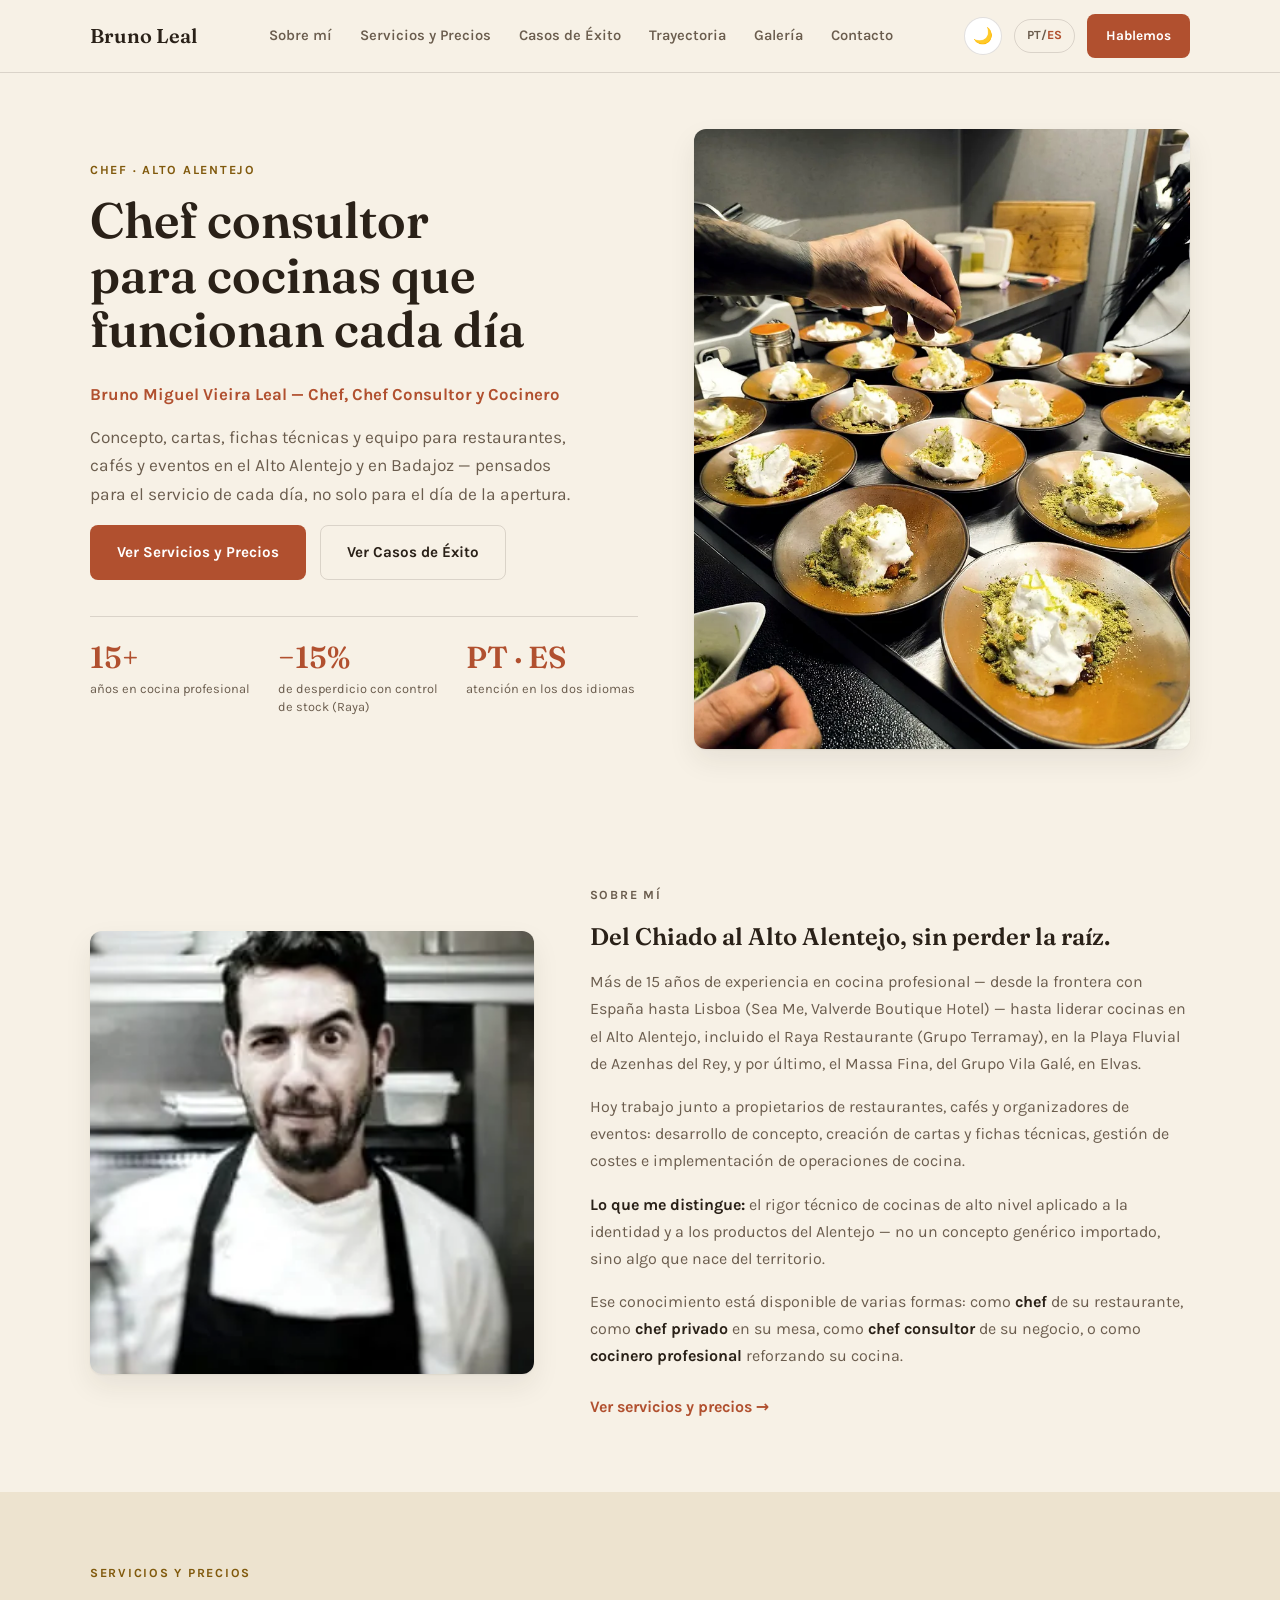
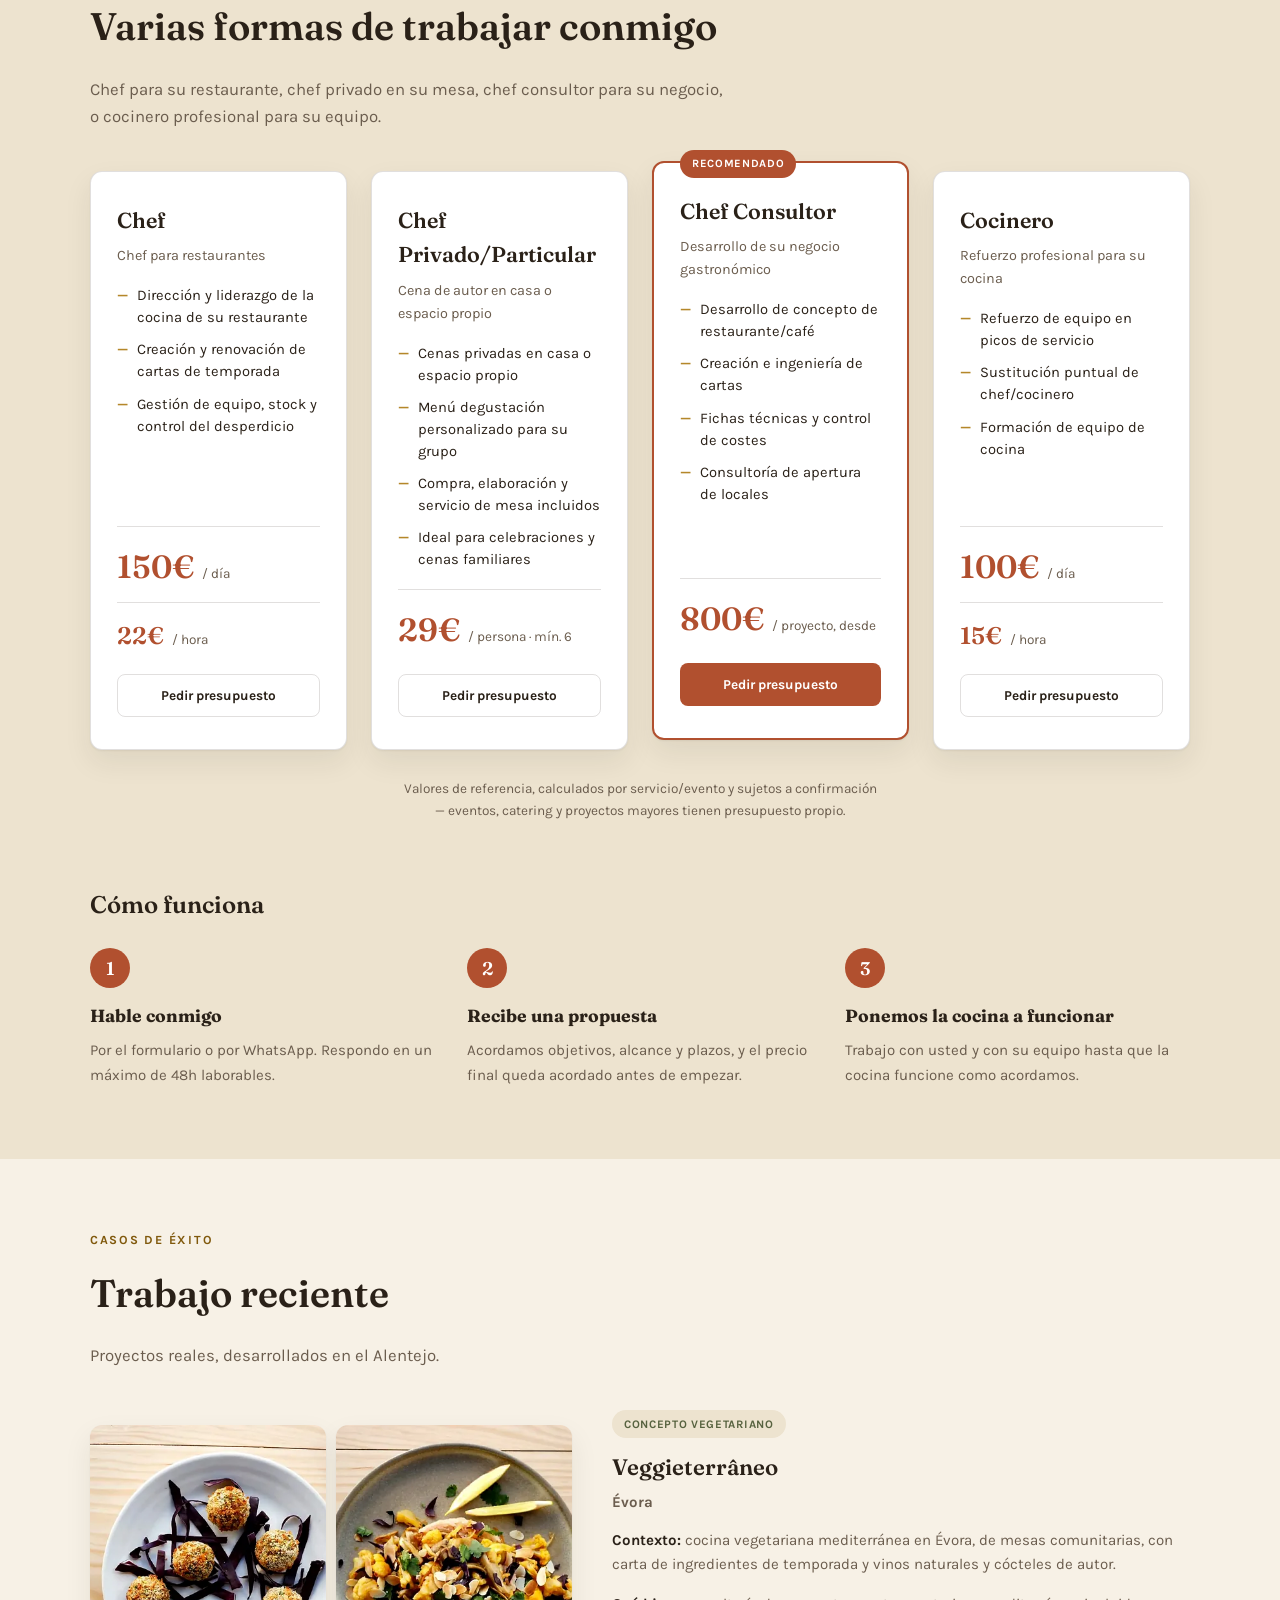
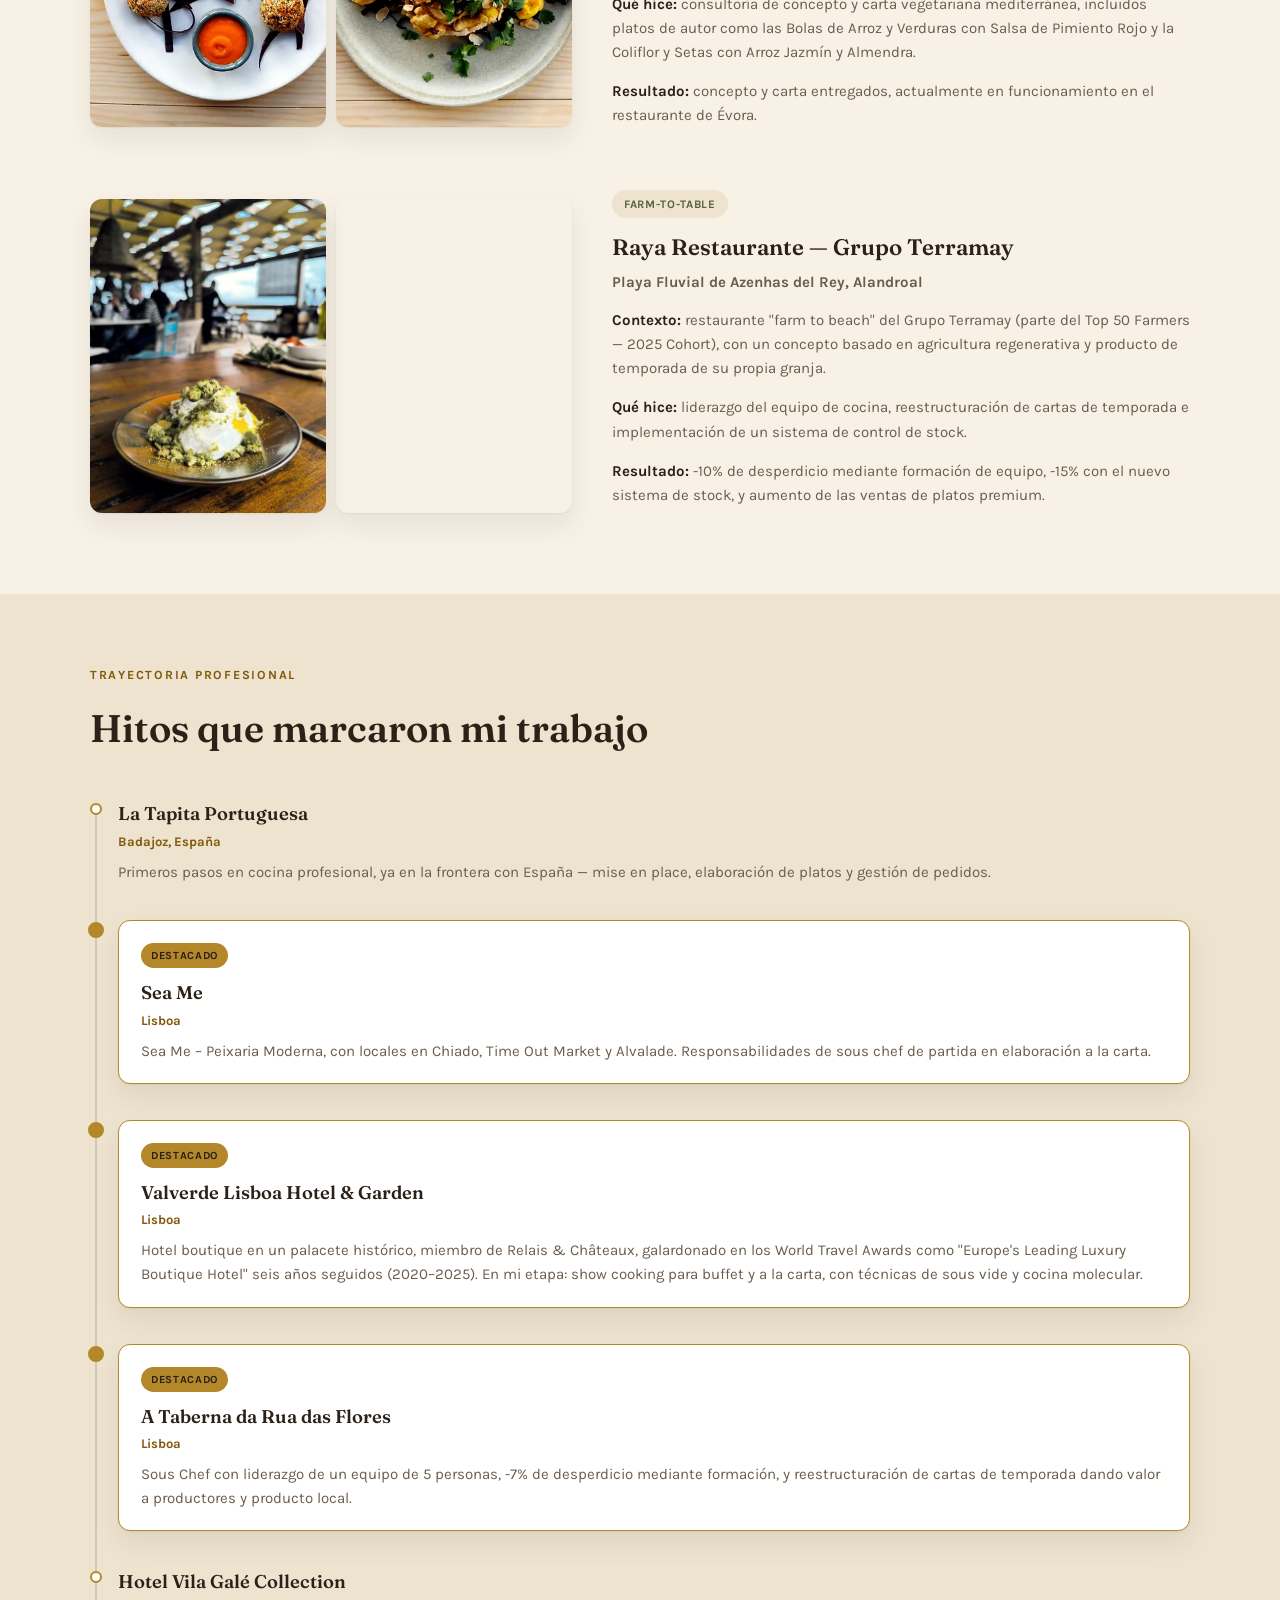
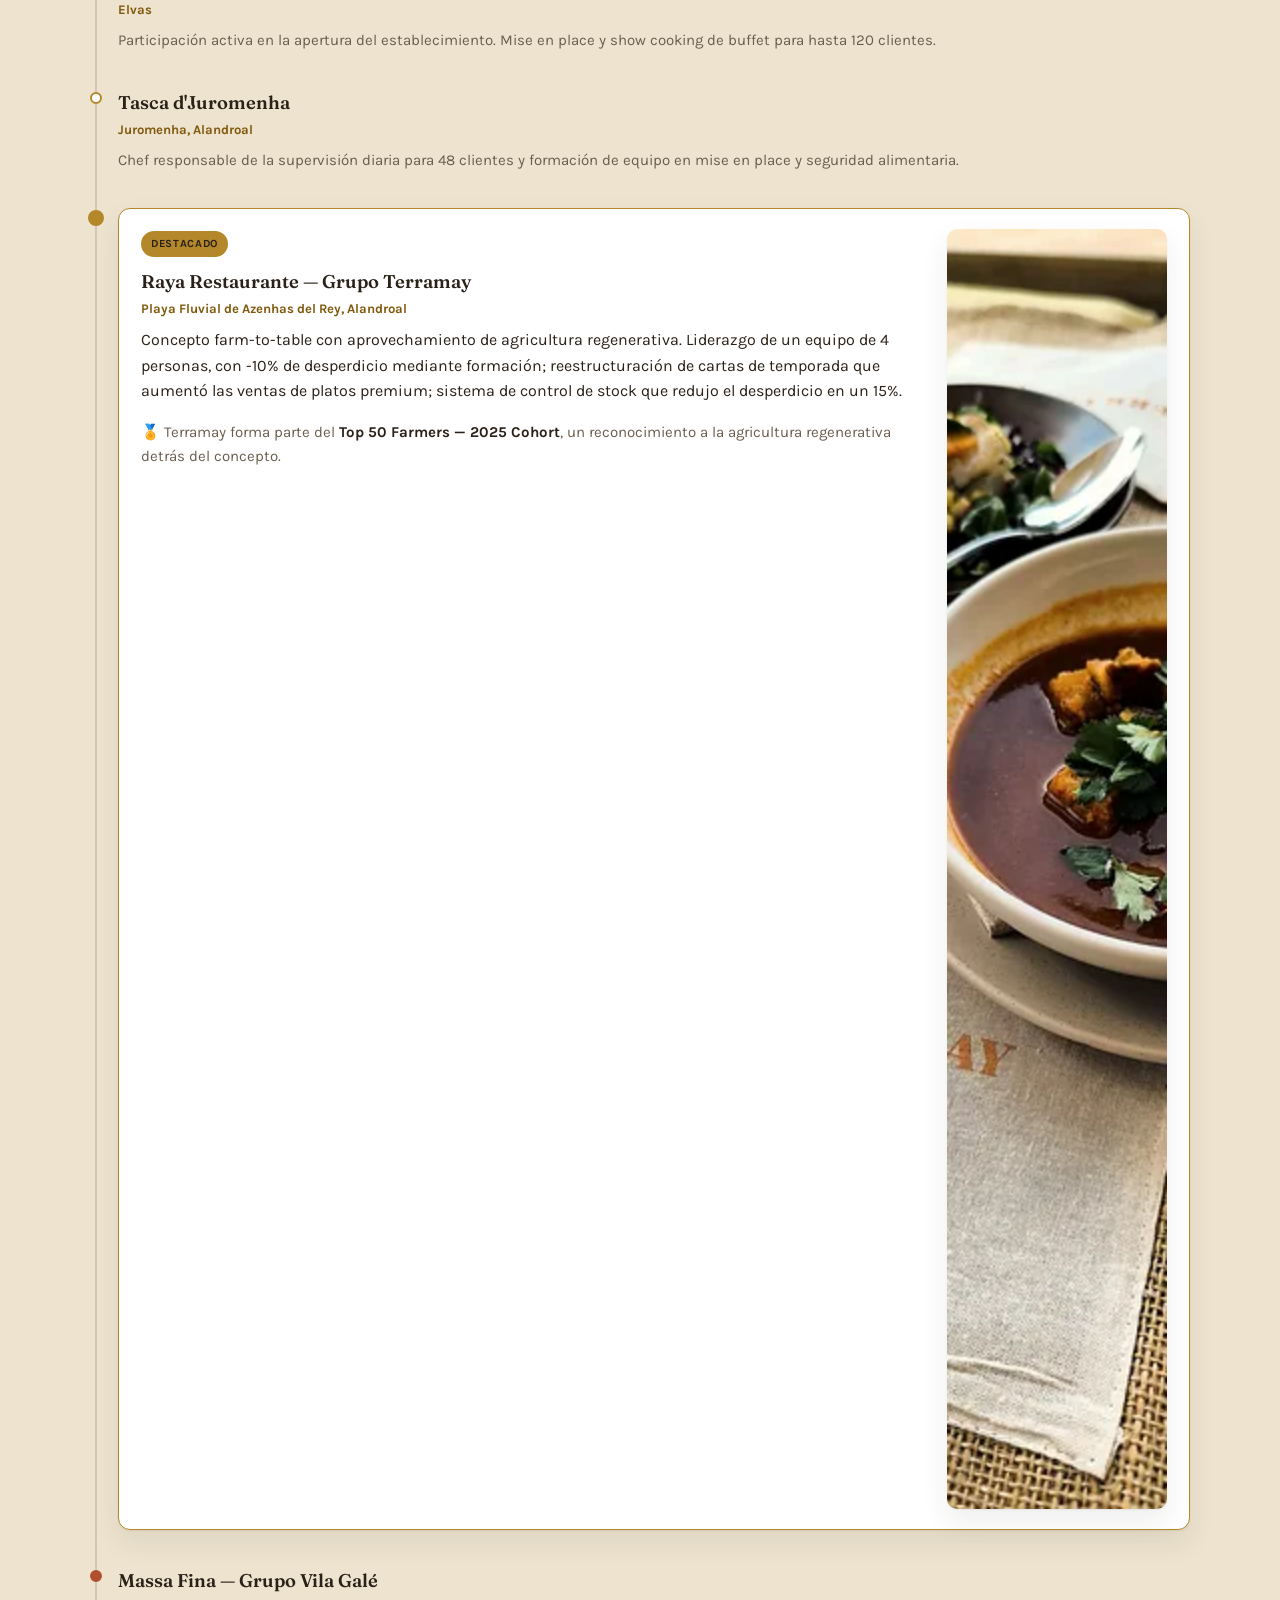
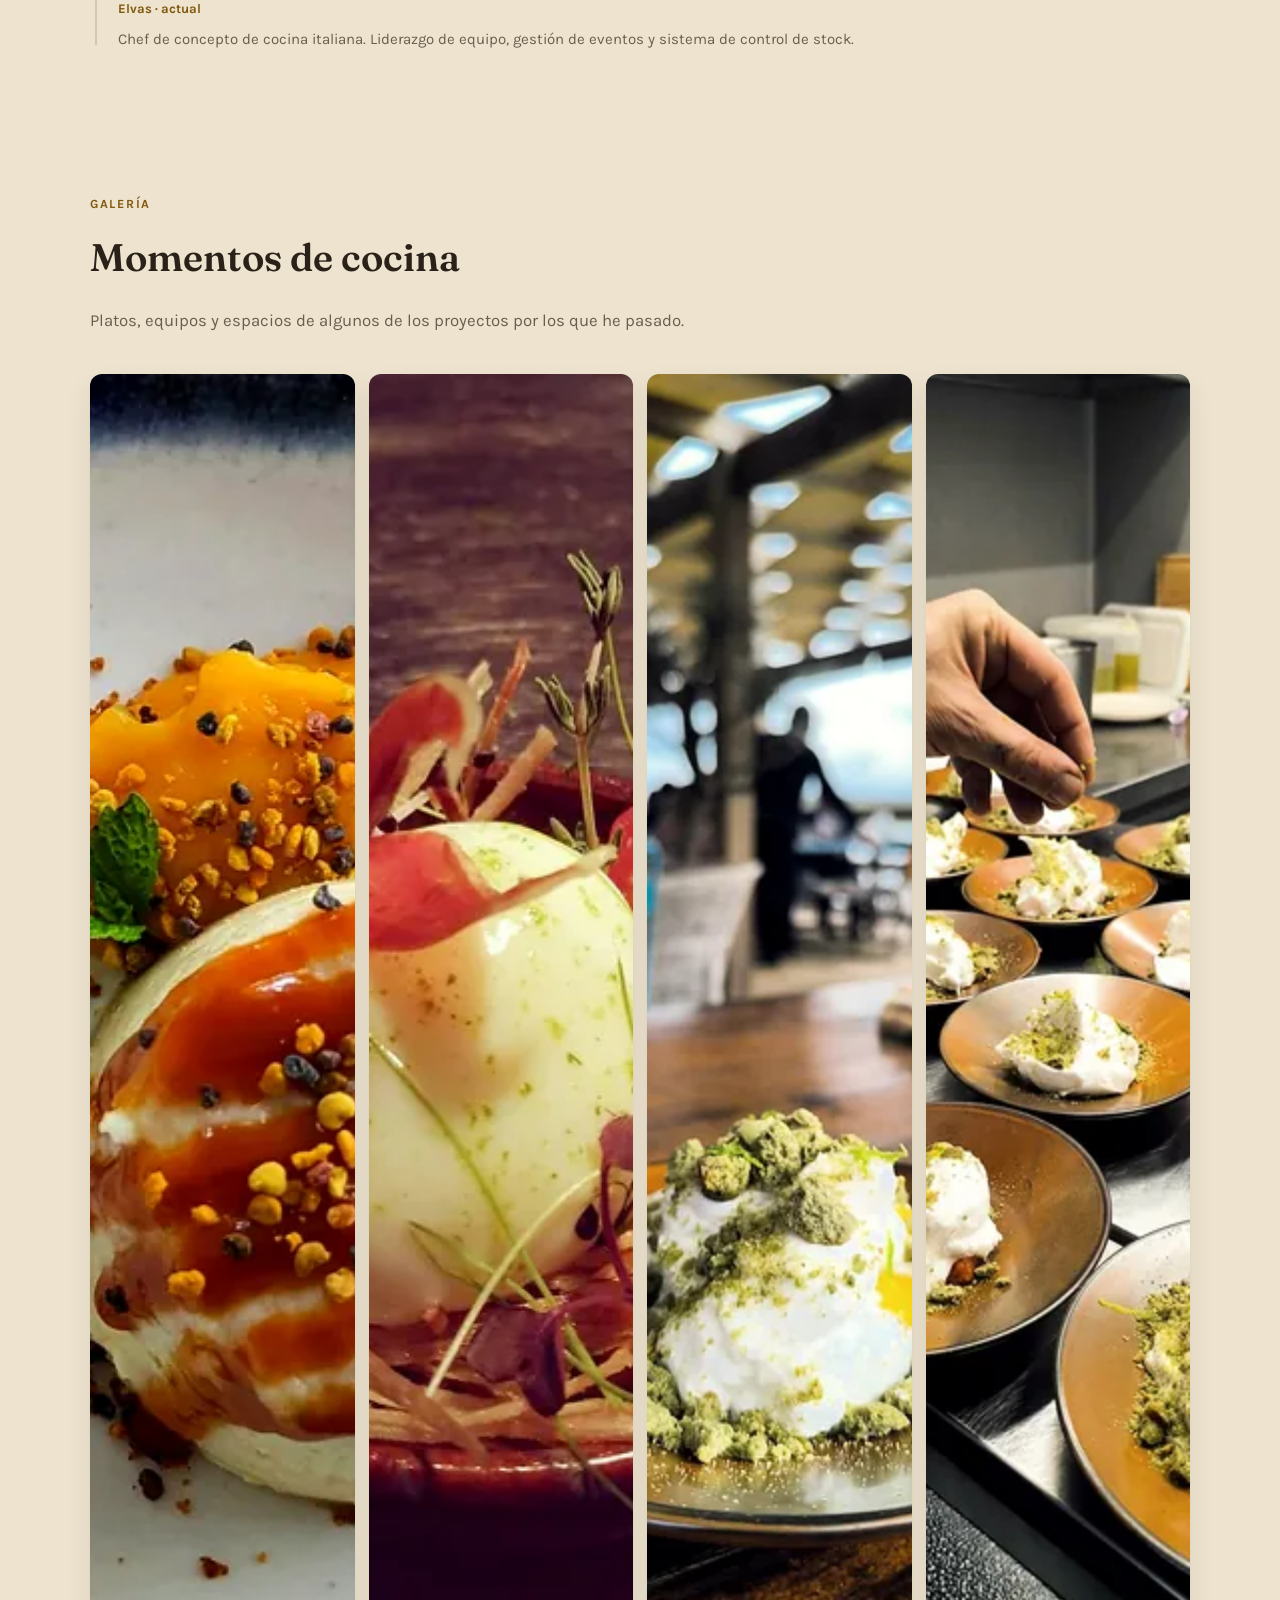
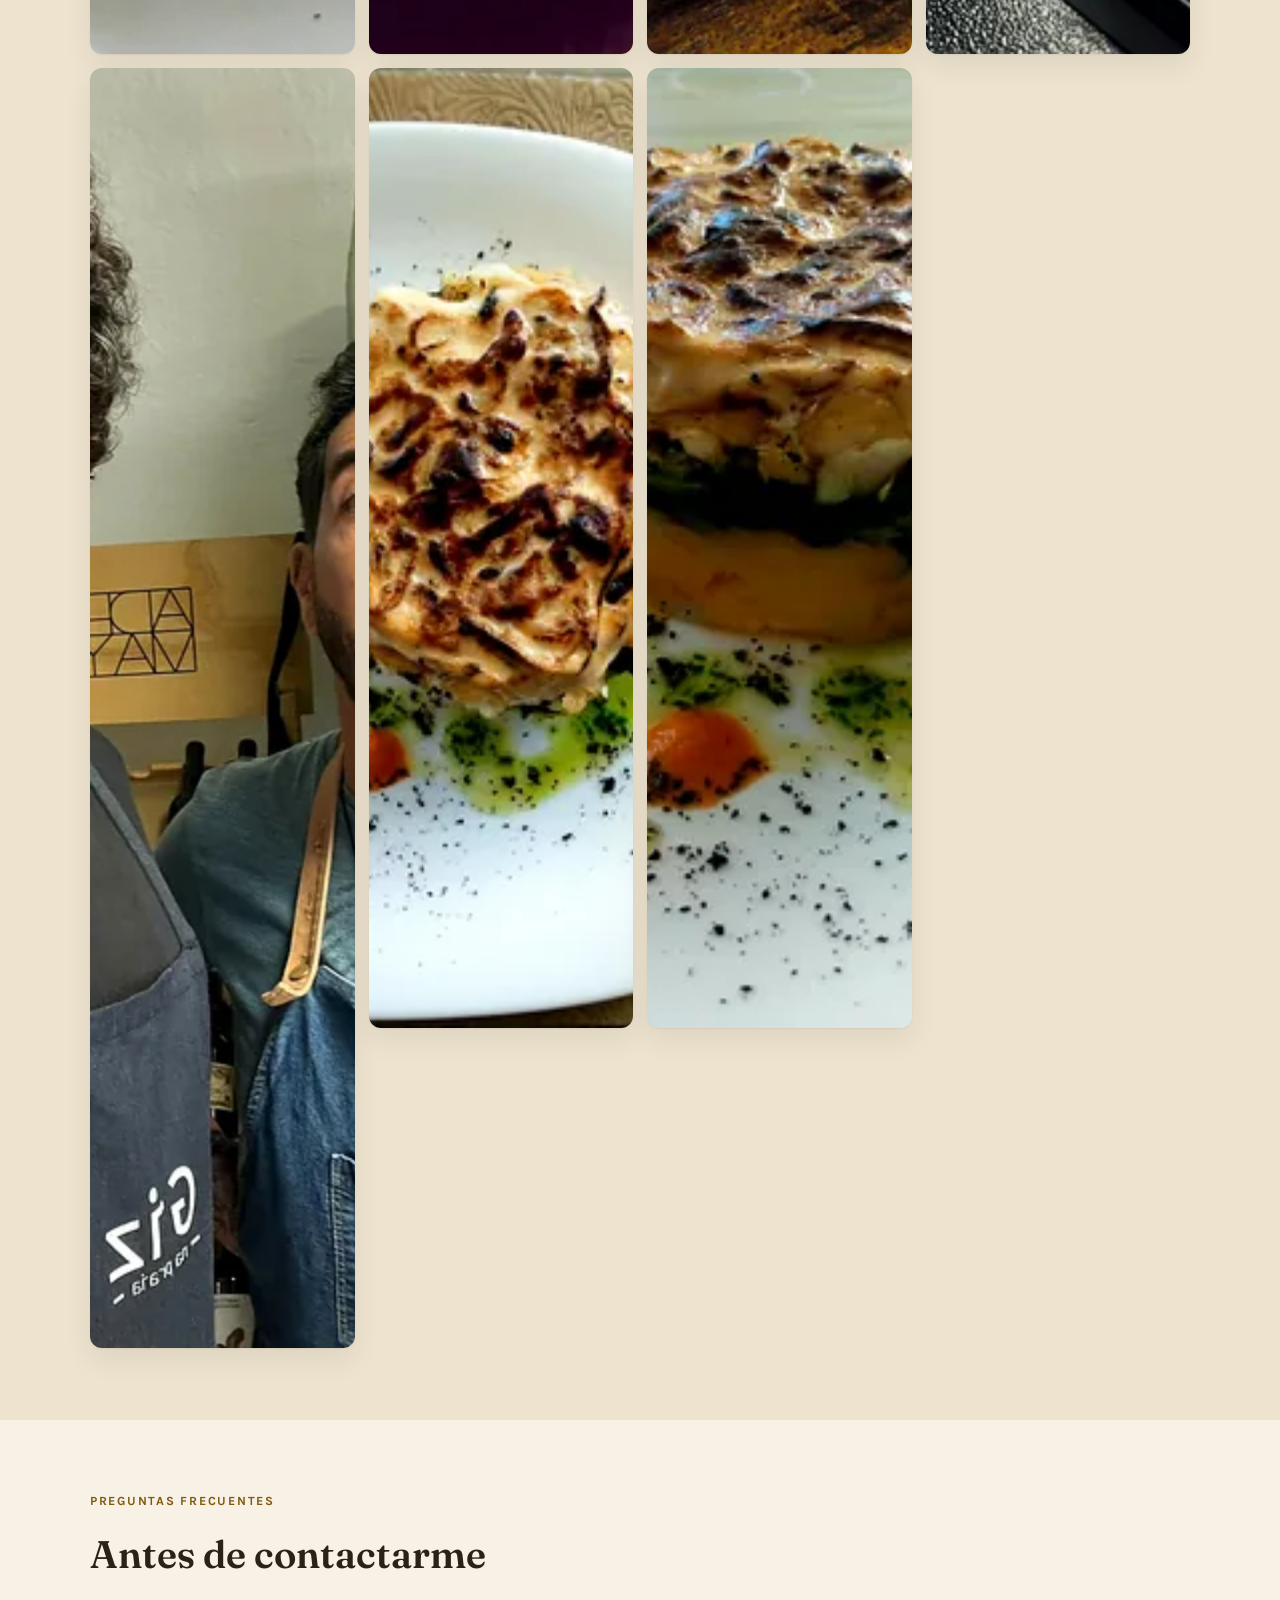
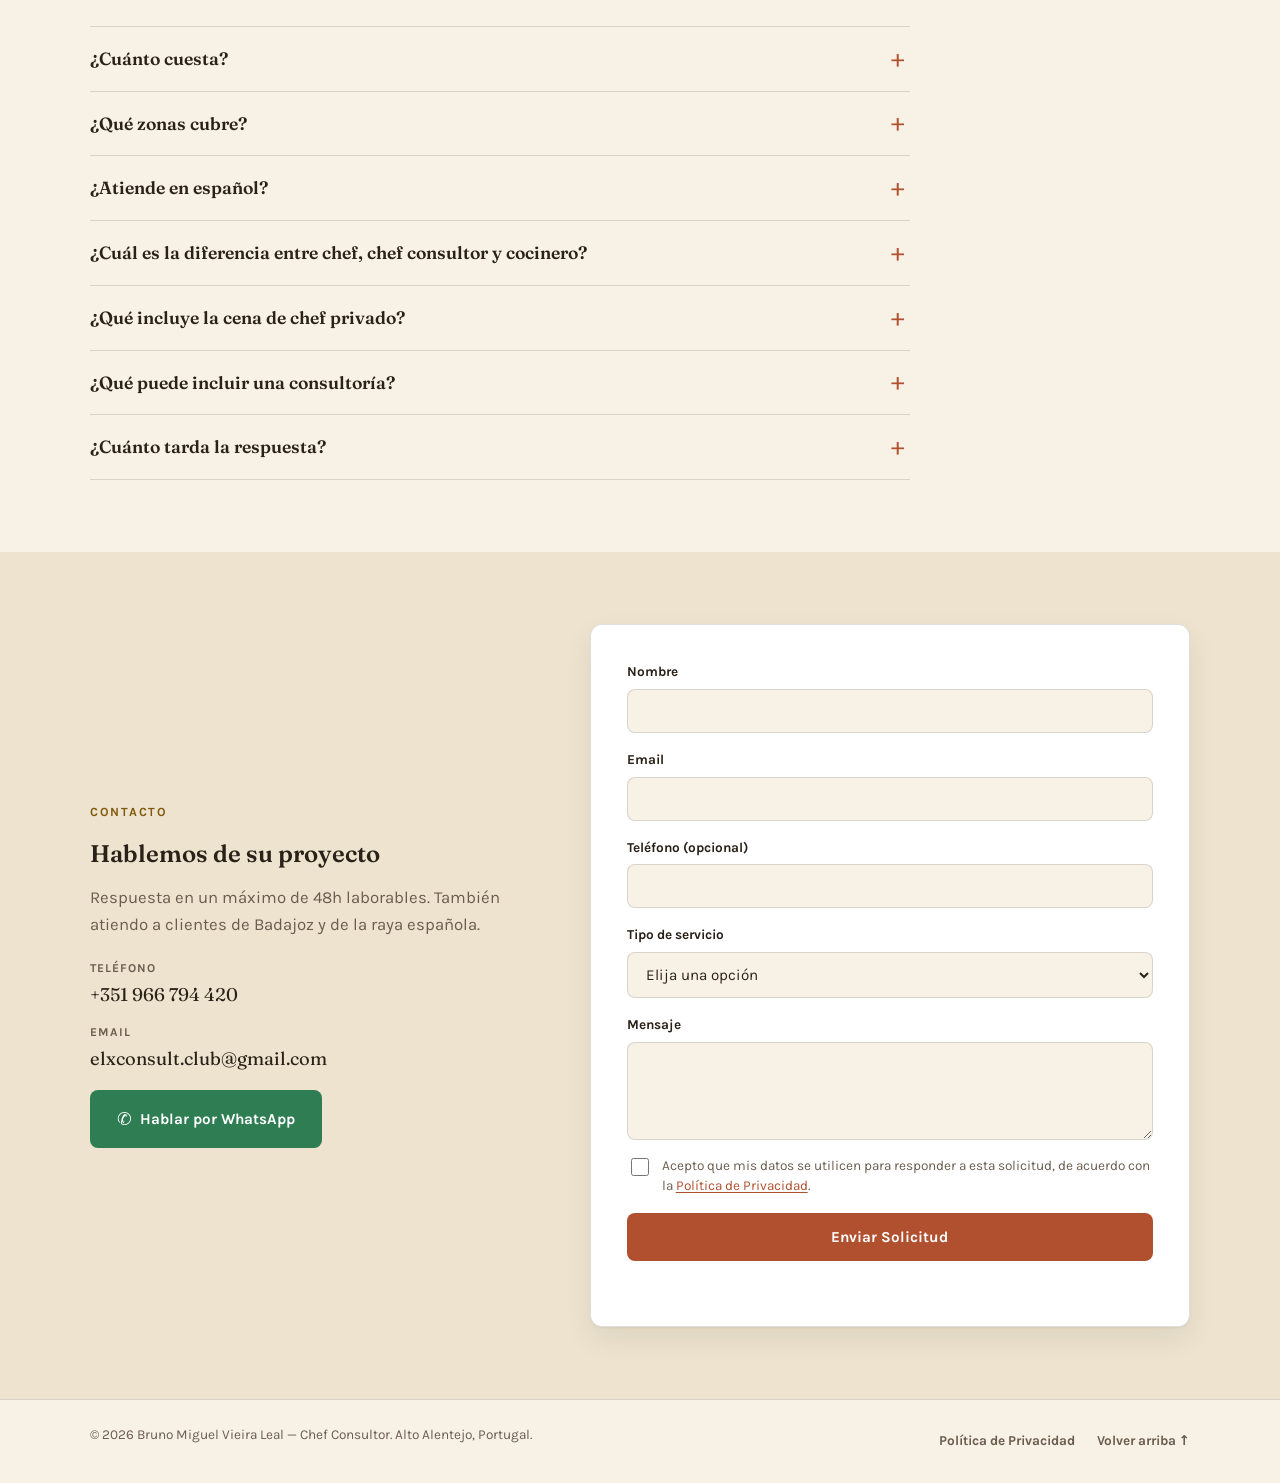
==== es/index.html @ 7b609ccc "Versao espanhola com URL proprio (/es/) e hreflang; imagens em WebP responsivo; contraste do dourado" ====
<!DOCTYPE html>
<html lang="es-ES">
<head>
<meta charset="UTF-8">
<meta name="viewport" content="width=device-width, initial-scale=1.0">
<title>Bruno Leal | Chef Consultor y Chef Privado en Elvas, Campo Maior y Badajoz</title>
<meta name="description" content="Bruno Miguel Vieira Leal, chef consultor con base en Elvas y Campo Maior. Desarrollo de conceptos gastronómicos, ingeniería de cartas, fichas técnicas, consultoría de apertura y chef privado, para restaurantes de Badajoz y del Alto Alentejo.">
<meta name="keywords" content="chef consultor Badajoz, consultor gastronómico Alentejo, chef privado Elvas, consultoría de restaurantes Badajoz, fichas técnicas, ingeniería de carta, chef Campo Maior">
<meta name="author" content="Bruno Miguel Vieira Leal">
<meta name="google-site-verification" content="Ex9h66Yo4GZSCsYgJU4rn1h66MazsxKMy-Zg2jxQGTU" />
<link rel="canonical" href="https://onurblael.github.io/bruno-leal-chef/es/">
<link rel="alternate" hreflang="pt-PT" href="https://onurblael.github.io/bruno-leal-chef/">
<link rel="alternate" hreflang="es" href="https://onurblael.github.io/bruno-leal-chef/es/">
<link rel="alternate" hreflang="x-default" href="https://onurblael.github.io/bruno-leal-chef/">

<!-- Open Graph -->
<meta property="og:type" content="website">
<meta property="og:url" content="https://onurblael.github.io/bruno-leal-chef/es/">
<meta property="og:title" content="Bruno Leal | Chef Consultor en el Alto Alentejo">
<meta property="og:description" content="Desarrollo de conceptos gastronómicos, cartas y fichas técnicas para restaurantes, cafés y eventos entre Elvas, Campo Maior y la frontera con Badajoz.">
<meta property="og:image" content="https://onurblael.github.io/bruno-leal-chef/images/og-cover.jpg">
<meta property="og:image:width" content="1200">
<meta property="og:image:height" content="630">
<meta property="og:image:alt" content="Bruno Leal, chef consultor en el Alto Alentejo, y un plato de coliflor y setas">
<meta name="twitter:card" content="summary_large_image">
<meta property="og:locale" content="es_ES">
<meta property="og:locale:alternate" content="pt_PT">

<link rel="icon" href="data:image/svg+xml,<svg xmlns=%22http://www.w3.org/2000/svg%22 viewBox=%220 0 100 100%22><text y=%22.9em%22 font-size=%2290%22>🫒</text></svg>">

<link rel="preload" href="../fonts/fraunces-latin.woff2" as="font" type="font/woff2" crossorigin>
<link rel="preload" href="../fonts/karla-latin.woff2" as="font" type="font/woff2" crossorigin>

<link rel="stylesheet" href="../css/style.css?v=13">

<script type="application/ld+json">
{
  "@context": "https://schema.org",
  "@type": "ProfessionalService",
  "@id": "https://onurblael.github.io/bruno-leal-chef/es/#negocio",
  "name": "Bruno Leal — Chef Consultor",
  "url": "https://onurblael.github.io/bruno-leal-chef/es/",
  "image": "https://onurblael.github.io/bruno-leal-chef/images/og-cover.jpg",
  "description": "Chef consultor en el Alto Alentejo: desarrollo de conceptos de restaurante, ingeniería de cartas, fichas técnicas, consultoría de apertura, chef privado y refuerzo de cocina.",
  "telephone": "+351966794420",
  "email": "elxconsult.club@gmail.com",
  "founder": {
    "@type": "Person",
    "name": "Bruno Miguel Vieira Leal",
    "jobTitle": "Chef Consultor"
  },
  "address": {
    "@type": "PostalAddress",
    "addressLocality": "Elvas",
    "addressRegion": "Portalegre",
    "addressCountry": "PT"
  },
  "areaServed": [
    {
      "@type": "City",
      "name": "Elvas"
    },
    {
      "@type": "City",
      "name": "Campo Maior"
    },
    {
      "@type": "AdministrativeArea",
      "name": "Alto Alentejo"
    },
    {
      "@type": "City",
      "name": "Badajoz"
    }
  ],
  "priceRange": "€€",
  "hasOfferCatalog": {
    "@type": "OfferCatalog",
    "name": "Servicios",
    "itemListElement": [
      {
        "@type": "Offer",
        "itemOffered": {
          "@type": "Service",
          "name": "Chef para restaurantes",
          "description": "Dirección y liderazgo de la cocina, cartas de temporada, gestión de equipo, stock y control del desperdicio."
        }
      },
      {
        "@type": "Offer",
        "itemOffered": {
          "@type": "Service",
          "name": "Chef privado / particular",
          "description": "Cenas privadas en casa o espacio propio, con menú degustación personalizado, compra, elaboración y servicio de mesa."
        }
      },
      {
        "@type": "Offer",
        "itemOffered": {
          "@type": "Service",
          "name": "Chef consultor",
          "description": "Desarrollo de concepto, ingeniería de cartas, fichas técnicas, control de costes y consultoría de apertura de locales."
        }
      },
      {
        "@type": "Offer",
        "itemOffered": {
          "@type": "Service",
          "name": "Cocinero",
          "description": "Refuerzo de equipo en picos de servicio, sustituciones puntuales y formación del equipo de cocina."
        }
      }
    ]
  }
}
</script>
</head>
<body>

<a class="skip-link" href="#contacto" data-i18n="skip">Ir a contacto</a>

<header class="site-header" id="topo">
  <div class="container header-inner">
    <a href="#topo" class="brand">Bruno Leal</a>

    <nav class="main-nav" id="main-nav">
      <a href="#sobre" data-i18n="nav.sobre">Sobre mí</a>
      <a href="#servicos" data-i18n="nav.servicos">Servicios y Precios</a>
      <a href="#casos" data-i18n="nav.casos">Casos de Éxito</a>
      <a href="#percurso" data-i18n="nav.percurso">Trayectoria</a>
      <a href="#galeria" data-i18n="nav.galeria">Galería</a>
      <a href="#contacto" data-i18n="nav.contacto">Contacto</a>
    </nav>

    <div class="header-actions">
      <button class="theme-toggle" id="theme-toggle" type="button" aria-label="Alternar entre modo claro y oscuro">🌙</button>
      <a class="lang-toggle" id="lang-toggle" href="../" hreflang="pt-PT" lang="pt" aria-label="Ver el sitio en portugués">
        <span class="lang-opt" data-lang="pt">PT</span>/<span class="lang-opt is-active" data-lang="es">ES</span>
      </a>
      <a href="#contacto" class="btn btn-primary btn-small" data-i18n="nav.cta">Hablemos</a>
      <button class="nav-toggle" id="nav-toggle" aria-label="Abrir menú" aria-expanded="false">
        <span></span><span></span><span></span>
      </button>
    </div>
  </div>
</header>

<main>

  <!-- HERO -->
  <section class="hero" id="hero">
    <div class="container hero-grid">
      <div class="hero-copy">
        <p class="eyebrow" data-i18n="hero.eyebrow">Chef · Alto Alentejo</p>
        <h1 data-i18n="hero.title">Chef consultor para cocinas que funcionan cada día</h1>
        <p class="hero-role" data-i18n="hero.role">Bruno Miguel Vieira Leal — Chef, Chef Consultor y Cocinero</p>
        <p class="hero-tagline" data-i18n="hero.tagline">Concepto, cartas, fichas técnicas y equipo para restaurantes, cafés y eventos en el Alto Alentejo y en Badajoz — pensados para el servicio de cada día, no solo para el día de la apertura.</p>
        <div class="hero-actions">
          <a href="#servicos" class="btn btn-primary" data-i18n="hero.ctaPrimary">Ver Servicios y Precios</a>
          <a href="#casos" class="btn btn-secondary" data-i18n="hero.ctaSecondary">Ver Casos de Éxito</a>
        </div>
        <dl class="hero-stats">
          <div>
            <dt>15+</dt>
            <dd data-i18n="hero.stat1">años en cocina profesional</dd>
          </div>
          <div>
            <dt>−15%</dt>
            <dd data-i18n="hero.stat2">de desperdicio con control de stock (Raya)</dd>
          </div>
          <div>
            <dt>PT · ES</dt>
            <dd data-i18n="hero.stat3">atención en los dos idiomas</dd>
          </div>
        </dl>
      </div>
      <div class="hero-media">
        <img class="photo-hero" fetchpriority="high" src="../images/raya-sobremesas-emplatamento.webp" srcset="../images/raya-sobremesas-emplatamento-480.webp 480w, ../images/raya-sobremesas-emplatamento-800.webp 800w, ../images/raya-sobremesas-emplatamento.webp 960w" sizes="(max-width: 899px) 90vw, 520px" width="960" height="1280" alt="Chef terminando postres en serie en la cocina del Raya Restaurante">
      </div>
    </div>
  </section>

  <!-- SOBRE -->
  <section class="section" id="sobre">
    <div class="container section-grid">
      <div class="section-media">
        <img loading="lazy" decoding="async" class="photo-square" src="../images/sobre-retrato-chef.webp" width="303" height="565" alt="Retrato de Bruno Leal, chef consultor">
      </div>
      <div class="section-copy">
        <p class="eyebrow" data-i18n="sobre.eyebrow">Sobre mí</p>
        <h2 data-i18n="sobre.title">Del Chiado al Alto Alentejo, sin perder la raíz.</h2>
        <p data-i18n="sobre.p1">Más de 15 años de experiencia en cocina profesional — desde la frontera con España hasta Lisboa (Sea Me, Valverde Boutique Hotel) — hasta liderar cocinas en el Alto Alentejo, incluido el Raya Restaurante (Grupo Terramay), en la Playa Fluvial de Azenhas del Rey, y por último, el Massa Fina, del Grupo Vila Galé, en Elvas.</p>
        <p data-i18n="sobre.p2">Hoy trabajo junto a propietarios de restaurantes, cafés y organizadores de eventos: desarrollo de concepto, creación de cartas y fichas técnicas, gestión de costes e implementación de operaciones de cocina.</p>
        <p data-i18n="sobre.p3"><strong>Lo que me distingue:</strong> el rigor técnico de cocinas de alto nivel aplicado a la identidad y a los productos del Alentejo — no un concepto genérico importado, sino algo que nace del territorio.</p>
        <p data-i18n="sobre.p4">Ese conocimiento está disponible de varias formas: como <strong>chef</strong> de su restaurante, como <strong>chef privado</strong> en su mesa, como <strong>chef consultor</strong> de su negocio, o como <strong>cocinero profesional</strong> reforzando su cocina.</p>
        <a href="#servicos" class="link-arrow" data-i18n="sobre.cta">Ver servicios y precios →</a>
      </div>
    </div>
  </section>

  <!-- SERVIÇOS & PREÇOS -->
  <section class="section section-alt" id="servicos">
    <div class="container">
      <div class="section-head">
        <p class="eyebrow" data-i18n="servicos.eyebrow">Servicios y Precios</p>
        <h2 data-i18n="servicos.title">Varias formas de trabajar conmigo</h2>
        <p class="section-lead" data-i18n="servicos.lead">Chef para su restaurante, chef privado en su mesa, chef consultor para su negocio, o cocinero profesional para su equipo.</p>
      </div>

      <div class="pricing-grid">

        <article class="price-card">
          <div class="price-card-head">
            <h3 data-i18n="servicos.chef.title">Chef</h3>
            <p class="price-card-sub" data-i18n="servicos.chef.sub">Chef para restaurantes</p>
          </div>
          <ul class="price-card-list">
            <li data-i18n="servicos.chef.i1">Dirección y liderazgo de la cocina de su restaurante</li>
            <li data-i18n="servicos.chef.i2">Creación y renovación de cartas de temporada</li>
            <li data-i18n="servicos.chef.i3">Gestión de equipo, stock y control del desperdicio</li>
          </ul>
          <div class="price-options">
            <div class="price-tag">
              <span class="price-value" data-i18n="servicos.chef.priceDia">150€</span>
              <span class="price-unit" data-i18n="servicos.chef.unitDia">/ día</span>
            </div>
            <div class="price-tag price-tag-alt">
              <span class="price-value" data-i18n="servicos.chef.priceHora">22€</span>
              <span class="price-unit" data-i18n="servicos.chef.unitHora">/ hora</span>
            </div>
          </div>
          <a href="#contacto" data-service="Chef - Restaurante" class="btn btn-secondary btn-small" data-i18n="servicos.ctaBtn">Pedir presupuesto</a>
        </article>

        <article class="price-card">
          <div class="price-card-head">
            <h3 data-i18n="servicos.privado.title">Chef Privado/Particular</h3>
            <p class="price-card-sub" data-i18n="servicos.privado.sub">Cena de autor en casa o espacio propio</p>
          </div>
          <ul class="price-card-list">
            <li data-i18n="servicos.privado.i1">Cenas privadas en casa o espacio propio</li>
            <li data-i18n="servicos.privado.i2">Menú degustación personalizado para su grupo</li>
            <li data-i18n="servicos.privado.i3">Compra, elaboración y servicio de mesa incluidos</li>
            <li data-i18n="servicos.privado.i4">Ideal para celebraciones y cenas familiares</li>
          </ul>
          <div class="price-tag">
            <span class="price-value" data-i18n="servicos.privado.price">29€</span>
            <span class="price-unit" data-i18n="servicos.privado.unit">/ persona · mín. 6</span>
          </div>
          <a href="#contacto" data-service="Chef Privado - Jantar" class="btn btn-secondary btn-small" data-i18n="servicos.ctaBtn">Pedir presupuesto</a>
        </article>

        <article class="price-card price-card-featured">
          <div class="price-card-badge" data-i18n="servicos.destaque">Recomendado</div>
          <div class="price-card-head">
            <h3 data-i18n="servicos.consultor.title">Chef Consultor</h3>
            <p class="price-card-sub" data-i18n="servicos.consultor.sub">Desarrollo de su negocio gastronómico</p>
          </div>
          <ul class="price-card-list">
            <li data-i18n="servicos.consultor.i1">Desarrollo de concepto de restaurante/café</li>
            <li data-i18n="servicos.consultor.i2">Creación e ingeniería de cartas</li>
            <li data-i18n="servicos.consultor.i3">Fichas técnicas y control de costes</li>
            <li data-i18n="servicos.consultor.i4">Consultoría de apertura de locales</li>
          </ul>
          <div class="price-tag">
            <span class="price-value" data-i18n="servicos.consultor.price">800€</span>
            <span class="price-unit" data-i18n="servicos.consultor.unit">/ proyecto, desde</span>
          </div>
          <a href="#contacto" data-service="Chef Consultor" class="btn btn-primary btn-small" data-i18n="servicos.ctaBtn">Pedir presupuesto</a>
        </article>

        <article class="price-card">
          <div class="price-card-head">
            <h3 data-i18n="servicos.cozinheiro.title">Cocinero</h3>
            <p class="price-card-sub" data-i18n="servicos.cozinheiro.sub">Refuerzo profesional para su cocina</p>
          </div>
          <ul class="price-card-list">
            <li data-i18n="servicos.cozinheiro.i1">Refuerzo de equipo en picos de servicio</li>
            <li data-i18n="servicos.cozinheiro.i2">Sustitución puntual de chef/cocinero</li>
            <li data-i18n="servicos.cozinheiro.i3">Formación de equipo de cocina</li>
          </ul>
          <div class="price-options">
            <div class="price-tag">
              <span class="price-value" data-i18n="servicos.cozinheiro.priceDia">100€</span>
              <span class="price-unit" data-i18n="servicos.cozinheiro.unitDia">/ día</span>
            </div>
            <div class="price-tag price-tag-alt">
              <span class="price-value" data-i18n="servicos.cozinheiro.priceHora">15€</span>
              <span class="price-unit" data-i18n="servicos.cozinheiro.unitHora">/ hora</span>
            </div>
          </div>
          <a href="#contacto" data-service="Cozinheiro" class="btn btn-secondary btn-small" data-i18n="servicos.ctaBtn">Pedir presupuesto</a>
        </article>

      </div>

      <p class="pricing-note" data-i18n="servicos.nota">Valores de referencia, calculados por servicio/evento y sujetos a confirmación — eventos, catering y proyectos mayores tienen presupuesto propio.</p>

      <div class="how">
        <h3 data-i18n="como.title">Cómo funciona</h3>
        <ol class="steps">
          <li>
            <span class="step-n" aria-hidden="true">1</span>
            <h4 data-i18n="como.s1.t">Hable conmigo</h4>
            <p data-i18n="como.s1.d">Por el formulario o por WhatsApp. Respondo en un máximo de 48h laborables.</p>
          </li>
          <li>
            <span class="step-n" aria-hidden="true">2</span>
            <h4 data-i18n="como.s2.t">Recibe una propuesta</h4>
            <p data-i18n="como.s2.d">Acordamos objetivos, alcance y plazos, y el precio final queda acordado antes de empezar.</p>
          </li>
          <li>
            <span class="step-n" aria-hidden="true">3</span>
            <h4 data-i18n="como.s3.t">Ponemos la cocina a funcionar</h4>
            <p data-i18n="como.s3.d">Trabajo con usted y con su equipo hasta que la cocina funcione como acordamos.</p>
          </li>
        </ol>
      </div>
    </div>
  </section>

  <!-- CASOS DE ESTUDO -->
  <section class="section" id="casos">
    <div class="container">
      <div class="section-head">
        <p class="eyebrow" data-i18n="casos.eyebrow">Casos de Éxito</p>
        <h2 data-i18n="casos.title">Trabajo reciente</h2>
        <p class="section-lead" data-i18n="casos.lead">Proyectos reales, desarrollados en el Alentejo.</p>
      </div>

      <div class="cases-list">

        <article class="case-card">
          <div class="case-photo-duo">
            <img loading="lazy" decoding="async" src="../images/veggieterraneo-bolas-arroz.webp" srcset="../images/veggieterraneo-bolas-arroz-480.webp 480w, ../images/veggieterraneo-bolas-arroz-800.webp 800w, ../images/veggieterraneo-bolas-arroz.webp 1080w" sizes="(max-width: 799px) 46vw, 240px" width="1080" height="1046" alt="Bolas de Arroz y Verduras con Salsa de Pimiento Rojo, Veggieterrâneo">
            <img loading="lazy" decoding="async" src="../images/veggieterraneo-couve-flor.webp" srcset="../images/veggieterraneo-couve-flor-480.webp 480w, ../images/veggieterraneo-couve-flor-800.webp 800w, ../images/veggieterraneo-couve-flor.webp 1080w" sizes="(max-width: 799px) 46vw, 240px" width="1080" height="1072" alt="Coliflor y Setas con Arroz Jazmín y Almendra, Veggieterrâneo">
          </div>
          <div class="case-body">
            <span class="case-tag" data-i18n="casos.c1.tag">Concepto Vegetariano</span>
            <h3 data-i18n="casos.c1.title">Veggieterrâneo</h3>
            <p class="case-place" data-i18n="casos.c1.place">Évora</p>
            <p><strong data-i18n="casos.contexto">Contexto:</strong> <span data-i18n="casos.c1.contexto">cocina vegetariana mediterránea en Évora, de mesas comunitarias, con carta de ingredientes de temporada y vinos naturales y cócteles de autor.</span></p>
            <p><strong data-i18n="casos.oque">Qué hice:</strong> <span data-i18n="casos.c1.oque">consultoría de concepto y carta vegetariana mediterránea, incluidos platos de autor como las Bolas de Arroz y Verduras con Salsa de Pimiento Rojo y la Coliflor y Setas con Arroz Jazmín y Almendra.</span></p>
            <p><strong data-i18n="casos.resultado">Resultado:</strong> <span data-i18n="casos.c1.resultado">concepto y carta entregados, actualmente en funcionamiento en el restaurante de Évora.</span></p>
          </div>
        </article>

        <article class="case-card reverse">
          <div class="case-photo-duo">
            <img loading="lazy" decoding="async" src="../images/raya-esplanada-sobremesa.webp" srcset="../images/raya-esplanada-sobremesa-480.webp 480w, ../images/raya-esplanada-sobremesa-800.webp 800w, ../images/raya-esplanada-sobremesa.webp 960w" sizes="(max-width: 799px) 46vw, 240px" width="960" height="1280" alt="Terraza del Raya Restaurante, Playa Fluvial de Azenhas del Rey">
            <img loading="lazy" decoding="async" src="../images/raya-sobremesas-emplatamento.webp" srcset="../images/raya-sobremesas-emplatamento-480.webp 480w, ../images/raya-sobremesas-emplatamento-800.webp 800w, ../images/raya-sobremesas-emplatamento.webp 960w" sizes="(max-width: 799px) 46vw, 240px" width="960" height="1280" alt="Emplatado en serie en el Raya Restaurante">
          </div>
          <div class="case-body">
            <span class="case-tag" data-i18n="casos.c2.tag">Farm-to-Table</span>
            <h3 data-i18n="casos.c2.title">Raya Restaurante — Grupo Terramay</h3>
            <p class="case-place" data-i18n="casos.c2.place">Playa Fluvial de Azenhas del Rey, Alandroal</p>
            <p><strong data-i18n="casos.contexto">Contexto:</strong> <span data-i18n="casos.c2.contexto">restaurante "farm to beach" del Grupo Terramay (parte del Top 50 Farmers — 2025 Cohort), con un concepto basado en agricultura regenerativa y producto de temporada de su propia granja.</span></p>
            <p><strong data-i18n="casos.oque">Qué hice:</strong> <span data-i18n="casos.c2.oque">liderazgo del equipo de cocina, reestructuración de cartas de temporada e implementación de un sistema de control de stock.</span></p>
            <p><strong data-i18n="casos.resultado">Resultado:</strong> <span data-i18n="casos.c2.resultado">-10% de desperdicio mediante formación de equipo, -15% con el nuevo sistema de stock, y aumento de las ventas de platos premium.</span></p>
          </div>
        </article>

      </div>
    </div>
  </section>

  <!-- PERCURSO -->
  <section class="section section-alt" id="percurso">
    <div class="container">
      <div class="section-head">
        <p class="eyebrow" data-i18n="percurso.eyebrow">Trayectoria Profesional</p>
        <h2 data-i18n="percurso.title">Hitos que marcaron mi trabajo</h2>
      </div>

      <ol class="timeline">
        <li class="timeline-item">
          <div class="timeline-marker"></div>
          <div class="timeline-content">
            <h3 data-i18n="percurso.t1.title">La Tapita Portuguesa</h3>
            <p class="timeline-place" data-i18n="percurso.t1.place">Badajoz, España</p>
            <p data-i18n="percurso.t1.desc">Primeros pasos en cocina profesional, ya en la frontera con España — mise en place, elaboración de platos y gestión de pedidos.</p>
          </div>
        </li>
        <li class="timeline-item is-highlight">
          <div class="timeline-marker"></div>
          <div class="timeline-content">
            <span class="timeline-badge" data-i18n="percurso.destaque">Destacado</span>
            <h3 data-i18n="percurso.t2.title">Sea Me</h3>
            <p class="timeline-place" data-i18n="percurso.t2.place">Lisboa</p>
            <p data-i18n="percurso.t2.desc">Sea Me – Peixaria Moderna, con locales en Chiado, Time Out Market y Alvalade. Responsabilidades de sous chef de partida en elaboración a la carta.</p>
          </div>
        </li>
        <li class="timeline-item is-highlight">
          <div class="timeline-marker"></div>
          <div class="timeline-content">
            <span class="timeline-badge" data-i18n="percurso.destaque">Destacado</span>
            <h3 data-i18n="percurso.t3.title">Valverde Lisboa Hotel &amp; Garden</h3>
            <p class="timeline-place" data-i18n="percurso.t3.place">Lisboa</p>
            <p data-i18n="percurso.t3.desc">Hotel boutique en un palacete histórico, miembro de Relais &amp; Châteaux, galardonado en los World Travel Awards como "Europe's Leading Luxury Boutique Hotel" seis años seguidos (2020–2025). En mi etapa: show cooking para buffet y a la carta, con técnicas de sous vide y cocina molecular.</p>
          </div>
        </li>
        <li class="timeline-item is-highlight">
          <div class="timeline-marker"></div>
          <div class="timeline-content">
            <span class="timeline-badge" data-i18n="percurso.destaque">Destacado</span>
            <h3 data-i18n="percurso.t4.title">A Taberna da Rua das Flores</h3>
            <p class="timeline-place" data-i18n="percurso.t4.place">Lisboa</p>
            <p data-i18n="percurso.t4.desc">Sous Chef con liderazgo de un equipo de 5 personas, -7% de desperdicio mediante formación, y reestructuración de cartas de temporada dando valor a productores y producto local.</p>
          </div>
        </li>
        <li class="timeline-item">
          <div class="timeline-marker"></div>
          <div class="timeline-content">
            <h3 data-i18n="percurso.t5.title">Hotel Vila Galé Collection</h3>
            <p class="timeline-place" data-i18n="percurso.t5.place">Elvas</p>
            <p data-i18n="percurso.t5.desc">Participación activa en la apertura del establecimiento. Mise en place y show cooking de buffet para hasta 120 clientes.</p>
          </div>
        </li>
        <li class="timeline-item">
          <div class="timeline-marker"></div>
          <div class="timeline-content">
            <h3 data-i18n="percurso.t6.title">Tasca d'Juromenha</h3>
            <p class="timeline-place" data-i18n="percurso.t6.place">Juromenha, Alandroal</p>
            <p data-i18n="percurso.t6.desc">Chef responsable de la supervisión diaria para 48 clientes y formación de equipo en mise en place y seguridad alimentaria.</p>
          </div>
        </li>
        <li class="timeline-item is-highlight">
          <div class="timeline-marker"></div>
          <div class="timeline-content timeline-content-photo">
            <div class="timeline-text">
              <span class="timeline-badge" data-i18n="percurso.destaque">Destacado</span>
              <h3 data-i18n="percurso.t7.title">Raya Restaurante — Grupo Terramay</h3>
              <p class="timeline-place" data-i18n="percurso.t7.place">Playa Fluvial de Azenhas del Rey, Alandroal</p>
              <p data-i18n="percurso.t7.desc">Concepto farm-to-table con aprovechamiento de agricultura regenerativa. Liderazgo de un equipo de 4 personas, con -10% de desperdicio mediante formación; reestructuración de cartas de temporada que aumentó las ventas de platos premium; sistema de control de stock que redujo el desperdicio en un 15%.</p>
              <p class="timeline-credential" data-i18n="percurso.t7.credential">🏅 Terramay forma parte del <strong>Top 50 Farmers — 2025 Cohort</strong>, un reconocimiento a la agricultura regenerativa detrás del concepto.</p>
            </div>
            <img loading="lazy" decoding="async" class="timeline-photo" src="../images/raya-terramay-lagostim.webp" srcset="../images/raya-terramay-lagostim-480.webp 480w, ../images/raya-terramay-lagostim-800.webp 800w, ../images/raya-terramay-lagostim.webp 960w" sizes="220px" width="960" height="1280" alt="Plato del Raya Restaurante, Grupo Terramay">
          </div>
        </li>
        <li class="timeline-item is-current">
          <div class="timeline-marker"></div>
          <div class="timeline-content">
            <h3 data-i18n="percurso.t8.title">Massa Fina — Grupo Vila Galé</h3>
            <p class="timeline-place" data-i18n="percurso.t8.place">Elvas · actual</p>
            <p data-i18n="percurso.t8.desc">Chef de concepto de cocina italiana. Liderazgo de equipo, gestión de eventos y sistema de control de stock.</p>
          </div>
        </li>
      </ol>
    </div>
  </section>

  <!-- GALERIA -->
  <section class="section section-alt" id="galeria">
    <div class="container">
      <div class="section-head">
        <p class="eyebrow" data-i18n="galeria.eyebrow">Galería</p>
        <h2 data-i18n="galeria.title">Momentos de cocina</h2>
        <p class="section-lead" data-i18n="galeria.lead">Platos, equipos y espacios de algunos de los proyectos por los que he pasado.</p>
      </div>

      <div class="gallery-grid">
        <img loading="lazy" decoding="async" src="../images/chef-sobremesa-manga-polen.webp" srcset="../images/chef-sobremesa-manga-polen-480.webp 480w, ../images/chef-sobremesa-manga-polen-800.webp 800w, ../images/chef-sobremesa-manga-polen.webp 1023w" sizes="(min-width: 1000px) 264px, (min-width: 640px) 30vw, 46vw" width="1023" height="1280" alt="Postre de mango con polen de abeja y caramelo">
        <img loading="lazy" decoding="async" src="../images/chef-burrata-presunto.webp" srcset="../images/chef-burrata-presunto-480.webp 480w, ../images/chef-burrata-presunto-800.webp 800w, ../images/chef-burrata-presunto.webp 1024w" sizes="(min-width: 1000px) 264px, (min-width: 640px) 30vw, 46vw" width="1024" height="1280" alt="Burrata con jamón y tomate">
        <img loading="lazy" decoding="async" src="../images/raya-esplanada-sobremesa.webp" srcset="../images/raya-esplanada-sobremesa-480.webp 480w, ../images/raya-esplanada-sobremesa-800.webp 800w, ../images/raya-esplanada-sobremesa.webp 960w" sizes="(min-width: 1000px) 264px, (min-width: 640px) 30vw, 46vw" width="960" height="1280" alt="Terraza del Raya Restaurante, Playa Fluvial">
        <img loading="lazy" decoding="async" src="../images/raya-sobremesas-emplatamento.webp" srcset="../images/raya-sobremesas-emplatamento-480.webp 480w, ../images/raya-sobremesas-emplatamento-800.webp 800w, ../images/raya-sobremesas-emplatamento.webp 960w" sizes="(min-width: 1000px) 264px, (min-width: 640px) 30vw, 46vw" width="960" height="1280" alt="Emplatado en serie en el Raya Restaurante">
        <img loading="lazy" decoding="async" src="../images/giz-na-praia-equipa.webp" srcset="../images/giz-na-praia-equipa-480.webp 480w, ../images/giz-na-praia-equipa-800.webp 800w, ../images/giz-na-praia-equipa.webp 960w" sizes="(min-width: 1000px) 264px, (min-width: 640px) 30vw, 46vw" width="960" height="1280" alt="Equipo de GIZ en la Playa">
        <img loading="lazy" decoding="async" src="../images/prato-gratinado-topo.webp" srcset="../images/prato-gratinado-topo-480.webp 480w, ../images/prato-gratinado-topo-800.webp 800w, ../images/prato-gratinado-topo.webp 1280w" sizes="(min-width: 1000px) 264px, (min-width: 640px) 30vw, 46vw" width="1280" height="960" alt="Plato gratinado, vista cenital">
        <img loading="lazy" decoding="async" src="../images/prato-gratinado-lateral.webp" srcset="../images/prato-gratinado-lateral-480.webp 480w, ../images/prato-gratinado-lateral-800.webp 800w, ../images/prato-gratinado-lateral.webp 1280w" sizes="(min-width: 1000px) 264px, (min-width: 640px) 30vw, 46vw" width="1280" height="960" alt="Plato gratinado, vista lateral">
      </div>
    </div>
  </section>

  <!-- PERGUNTAS FREQUENTES -->
  <section class="section" id="faq">
    <div class="container">
      <div class="section-head">
        <p class="eyebrow" data-i18n="faq.eyebrow">Preguntas frecuentes</p>
        <h2 data-i18n="faq.title">Antes de contactarme</h2>
      </div>

      <div class="faq">
        <details>
          <summary data-i18n="faq.q1">¿Cuánto cuesta?</summary>
          <p data-i18n="faq.a1">Los valores de referencia están en la sección Servicios y Precios. El precio final depende del alcance, la duración y el lugar, y lo acordamos antes de empezar.</p>
        </details>
        <details>
          <summary data-i18n="faq.q2">¿Qué zonas cubre?</summary>
          <p data-i18n="faq.a2">Elvas, Campo Maior, Alto Alentejo y Badajoz. Para otras zonas, hable conmigo y vemos qué es posible.</p>
        </details>
        <details>
          <summary data-i18n="faq.q3">¿Atiende en español?</summary>
          <p data-i18n="faq.a3">Sí. Puede contactarme, recibir la propuesta y trabajar conmigo en portugués o en español.</p>
        </details>
        <details>
          <summary data-i18n="faq.q4">¿Cuál es la diferencia entre chef, chef consultor y cocinero?</summary>
          <p data-i18n="faq.a4">El <strong>chef</strong> dirige la cocina de su restaurante (equipo, cartas, stock). El <strong>chef consultor</strong> desarrolla el concepto, las cartas, las fichas técnicas y la apertura, y deja el sistema funcionando. El <strong>cocinero</strong> refuerza su equipo en picos de servicio o sustituciones. El <strong>chef privado</strong> cocina para su grupo, en su casa.</p>
        </details>
        <details>
          <summary data-i18n="faq.q5">¿Qué incluye la cena de chef privado?</summary>
          <p data-i18n="faq.a5">Menú degustación personalizado, compra, elaboración y servicio de mesa, para grupos de 6 o más personas. Indíquemelo en la solicitud si hay alergias o restricciones alimentarias, para adaptar el menú.</p>
        </details>
        <details>
          <summary data-i18n="faq.q6">¿Qué puede incluir una consultoría?</summary>
          <p data-i18n="faq.a6">Depende del proyecto: desde el concepto y la carta, pasando por las fichas técnicas y el control de costes, hasta el acompañamiento de la apertura. En la propuesta indico lo que está incluido.</p>
        </details>
        <details>
          <summary data-i18n="faq.q7">¿Cuánto tarda la respuesta?</summary>
          <p data-i18n="faq.a7">Respondo en un máximo de 48 horas laborables, por WhatsApp, email o teléfono.</p>
        </details>
      </div>
    </div>
  </section>

  <!-- CONTACTO -->
  <section class="section section-contact" id="contacto">
    <div class="container section-grid">
      <div class="contact-info">
        <p class="eyebrow" data-i18n="contacto.eyebrow">Contacto</p>
        <h2 data-i18n="contacto.title">Hablemos de su proyecto</h2>
        <p class="section-lead" data-i18n="contacto.lead">Respuesta en un máximo de 48h laborables. También atiendo a clientes de Badajoz y de la raya española.</p>

        <ul class="contact-list">
          <li>
            <span class="contact-label" data-i18n="contacto.phoneLabel">Teléfono</span>
            <a href="tel:+351966794420">+351 966 794 420</a>
          </li>
          <li>
            <span class="contact-label" data-i18n="contacto.emailLabel">Email</span>
            <a href="mailto:elxconsult.club@gmail.com">elxconsult.club@gmail.com</a>
          </li>
        </ul>

        <a class="btn btn-whatsapp js-wa" href="https://wa.me/351966794420" target="_blank" rel="noopener">
          <span class="wa-icon" aria-hidden="true">✆</span>
          <span data-i18n="contacto.whatsapp">Hablar por WhatsApp</span>
        </a>
      </div>

      <div class="contact-form-wrap">
        <form id="contact-form" class="contact-form">
          <input type="hidden" name="access_key" value="0084f50b-bd79-4548-93d1-a5deeeda5cc6">
          <input type="checkbox" name="botcheck" class="hp-field" tabindex="-1" autocomplete="off">
          <input type="hidden" name="subject" value="Novo pedido — site Bruno Leal Chef Consultor">

          <div class="form-row">
            <label for="nome" data-i18n="form.nome">Nombre</label>
            <input type="text" id="nome" name="nome" required>
          </div>
          <div class="form-row">
            <label for="email" data-i18n="form.email">Email</label>
            <input type="email" id="email" name="email" required>
          </div>
          <div class="form-row">
            <label for="telefone" data-i18n="form.telefone">Teléfono (opcional)</label>
            <input type="tel" id="telefone" name="telefone">
          </div>
          <div class="form-row">
            <label for="servico" data-i18n="form.servico">Tipo de servicio</label>
            <select id="servico" name="tipo_de_servico" required>
              <option value="" data-i18n="form.servicoPlaceholder">Elija una opción</option>
              <option value="Chef - Restaurante" data-i18n="form.opt1">Chef — Restaurante</option>
              <option value="Chef Privado - Jantar" data-i18n="form.opt6">Chef Privado/Particular — Cena</option>
              <option value="Chef Consultor" data-i18n="form.opt2">Chef Consultor — Concepto/Cartas/Fichas</option>
              <option value="Cozinheiro" data-i18n="form.opt3">Cocinero — Refuerzo de Equipo</option>
              <option value="Eventos e Catering" data-i18n="form.opt4">Eventos y Catering</option>
              <option value="Outro" data-i18n="form.opt5">Otro</option>
            </select>
          </div>
          <div class="form-row">
            <label for="mensagem" data-i18n="form.mensagem">Mensaje</label>
            <textarea id="mensagem" name="mensagem" rows="4" required></textarea>
          </div>

          <label class="form-consent" for="consentimento">
            <input type="checkbox" id="consentimento" name="consentimento" value="Sim, aceitou a Política de Privacidade" required>
            <span data-i18n="form.consent">Acepto que mis datos se utilicen para responder a esta solicitud, de acuerdo con la <a href="../privacidade.html?lang=es">Política de Privacidad</a>.</span>
          </label>

          <button type="submit" class="btn btn-primary btn-full" data-i18n="form.enviar">Enviar Solicitud</button>
          <p class="form-status" id="form-status" role="status"></p>
        </form>
      </div>
    </div>
  </section>

</main>

<footer class="site-footer">
  <div class="container footer-inner">
    <p data-i18n="footer.text">© <span id="year"></span> Bruno Miguel Vieira Leal — Chef Consultor. Alto Alentejo, Portugal.</p>
    <span class="footer-links">
      <a href="../privacidade.html?lang=es" class="back-top" data-i18n="footer.privacy">Política de Privacidad</a>
      <a href="#topo" class="back-top" data-i18n="footer.top">Volver arriba ↑</a>
    </span>
  </div>
</footer>

<a class="wa-float js-wa" id="wa-float" href="https://wa.me/351966794420" target="_blank" rel="noopener" aria-label="WhatsApp">
  <span class="wa-icon" aria-hidden="true">✆</span>
  <span data-i18n="contacto.whatsapp">Hablar por WhatsApp</span>
</a>

<script src="../js/script.js?v=19"></script>
</body>
</html>
---- css/style.css ----
/* ==========================================================================
   Bruno Leal — Chef Consultor | Alto Alentejo
   Paleta: Cal Branca / Linho / Terra Escura / Barro Queimado / Oliveira / Trigo Dourado
   Tipografia: Fraunces (títulos) + Karla (corpo)
   ========================================================================== */

/* Fontes alojadas no próprio site (Fraunces e Karla, licença SIL OFL), sem pedidos à Google */
@font-face{
  font-family:'Fraunces'; font-style:normal; font-weight:300 700; font-display:swap;
  src:url('../fonts/fraunces-latin.woff2') format('woff2');
  unicode-range:U+0000-00FF,U+0131,U+0152-0153,U+02BB-02BC,U+02C6,U+02DA,U+02DC,U+0304,U+0308,U+0329,U+2000-206F,U+20AC,U+2122,U+2191,U+2193,U+2212,U+2215,U+FEFF,U+FFFD;
}
@font-face{
  font-family:'Karla'; font-style:normal; font-weight:400 700; font-display:swap;
  src:url('../fonts/karla-latin.woff2') format('woff2');
  unicode-range:U+0000-00FF,U+0131,U+0152-0153,U+02BB-02BC,U+02C6,U+02DA,U+02DC,U+0304,U+0308,U+0329,U+2000-206F,U+20AC,U+2122,U+2191,U+2193,U+2212,U+2215,U+FEFF,U+FFFD;
}

:root{
  --bg:#F7F1E6;
  --bg-alt:#EDE3CF;
  --surface:#FFFFFF;
  --ink:#2A2118;
  --ink-muted:#6B5D4E;
  --terracota:#B1502F;
  --terracota-dark:#8F3E22;
  --terracota-ink:#FFFFFF;
  --oliva:#57623F;
  --dourado:#B4872A;
  --dourado-texto:#80590C;
  --line:rgba(42,33,24,0.14);
  --shadow: 0 1px 2px rgba(42,33,24,0.06), 0 12px 28px rgba(42,33,24,0.08);
  --radius: 12px;
  --font-display: 'Fraunces', Georgia, 'Times New Roman', serif;
  --font-body: 'Karla', system-ui, -apple-system, Segoe UI, sans-serif;
}

@media (prefers-color-scheme: dark){
  :root:not([data-theme="light"]){
    --bg:#211C16;
    --bg-alt:#2B241B;
    --surface:#2B241B;
    --ink:#F3ECDC;
    --ink-muted:#C9BBA5;
    --terracota:#DD7A4E;
    --terracota-dark:#C4623A;
    --terracota-ink:#211C16;
    --oliva:#9AAC77;
    --dourado:#E3B94D;
    --dourado-texto:#E3B94D;
    --line:rgba(243,236,220,0.16);
    --shadow: 0 1px 2px rgba(0,0,0,0.35), 0 12px 28px rgba(0,0,0,0.4);
  }
}
:root[data-theme="dark"]{
  --bg:#211C16;
  --bg-alt:#2B241B;
  --surface:#2B241B;
  --ink:#F3ECDC;
  --ink-muted:#C9BBA5;
  --terracota:#DD7A4E;
  --terracota-dark:#C4623A;
  --terracota-ink:#211C16;
  --oliva:#9AAC77;
  --dourado:#E3B94D;
  --dourado-texto:#E3B94D;
  --line:rgba(243,236,220,0.16);
  --shadow: 0 1px 2px rgba(0,0,0,0.35), 0 12px 28px rgba(0,0,0,0.4);
}

*, *::before, *::after{ box-sizing:border-box; }
html{ scroll-behavior:smooth; }
body{
  margin:0;
  background:var(--bg);
  color:var(--ink);
  font-family:var(--font-body);
  font-size:16px;
  line-height:1.6;
  -webkit-font-smoothing:antialiased;
}
img{ max-width:100%; display:block; }
a{ color:inherit; }
h1,h2,h3{ font-family:var(--font-display); font-weight:600; margin:0 0 .5em; text-wrap:balance; }
p{ margin:0 0 1em; }
ul, ol{ margin:0; padding:0; }
.container{ max-width:1140px; margin:0 auto; padding-inline:20px; }

.skip-link{
  position:absolute; left:-999px; top:0; background:var(--terracota); color:#fff;
  padding:10px 16px; z-index:200; border-radius:0 0 8px 0;
}
.skip-link:focus{ left:0; }

/* ---------- Buttons ---------- */
.btn{
  display:inline-flex; align-items:center; justify-content:center; gap:8px;
  font-family:var(--font-body); font-weight:700; font-size:0.95rem;
  padding:14px 26px; border-radius:8px; border:1.5px solid transparent;
  text-decoration:none; cursor:pointer; transition:transform .15s ease, background .2s ease, border-color .2s ease;
}
.btn:hover{ transform:translateY(-1px); }
.btn:active{ transform:translateY(0); }
.btn-primary{ background:var(--terracota); color:var(--terracota-ink); }
.btn-primary:hover{ background:var(--terracota-dark); }
.btn-secondary{ background:transparent; color:var(--ink); border-color:var(--line); }
.btn-secondary:hover{ border-color:var(--terracota); color:var(--terracota); }
.btn-small{ padding:10px 18px; font-size:0.85rem; }
.btn-full{ width:100%; }
.btn-whatsapp{ background:#2E7D53; color:#fff; margin-top:8px; }
.btn-whatsapp:hover{ background:#256843; }
.wa-icon{ font-size:1.1rem; }

.wa-float{ display:none; }
@media (max-width:899px){
  .wa-float{
    display:inline-flex; align-items:center; gap:8px;
    position:fixed; right:16px; bottom:calc(16px + env(safe-area-inset-bottom, 0px)); z-index:90;
    background:#2E7D53; color:#fff; text-decoration:none;
    font-family:var(--font-body); font-weight:700; font-size:0.92rem;
    padding:12px 18px; border-radius:999px;
    box-shadow:0 6px 20px rgba(0,0,0,0.28);
    transition:opacity .2s ease, transform .2s ease;
  }
  .wa-float:hover{ background:#256843; }
  .wa-float.is-hidden{ opacity:0; transform:translateY(8px); pointer-events:none; }
}
@media (prefers-reduced-motion: reduce){ .wa-float{ transition:none; } }

.link-arrow{
  display:inline-block; margin-top:8px; font-weight:700; color:var(--terracota);
  text-decoration:none; border-bottom:1.5px solid transparent;
}
.link-arrow:hover{ border-bottom-color:var(--terracota); }

.eyebrow{
  font-size:0.78rem; letter-spacing:0.14em; text-transform:uppercase;
  color:var(--dourado-texto); font-weight:700; margin:0 0 12px;
}

/* ---------- Header ---------- */
.site-header{
  position:sticky; top:0; z-index:100;
  background:color-mix(in srgb, var(--bg) 92%, transparent);
  backdrop-filter:blur(8px);
  border-bottom:1px solid var(--line);
}
.header-inner{
  display:flex; align-items:center; justify-content:space-between;
  padding-block:14px; gap:16px;
}
.brand{
  font-family:var(--font-display); font-weight:600; font-size:1.25rem;
  text-decoration:none; color:var(--ink); flex-shrink:0;
}
.main-nav{ display:none; gap:28px; }
.main-nav a{ text-decoration:none; font-weight:600; font-size:0.92rem; color:var(--ink-muted); }
.main-nav a:hover{ color:var(--terracota); }

.header-actions{ display:flex; align-items:center; gap:12px; }
.theme-toggle{
  width:38px; height:38px; flex-shrink:0; display:flex; align-items:center; justify-content:center;
  background:var(--surface); border:1.5px solid var(--line); border-radius:999px;
  font-size:1rem; line-height:1; cursor:pointer;
}
.theme-toggle:hover{ border-color:var(--terracota); }
.lang-toggle{
  background:transparent; border:1.5px solid var(--line); border-radius:999px;
  padding:6px 12px; font-family:var(--font-body); font-weight:700; font-size:0.78rem;
  color:var(--ink-muted); cursor:pointer; text-decoration:none;
  display:inline-flex; align-items:center;
}
.lang-toggle:hover{ border-color:var(--terracota); }
.lang-opt{ color:var(--ink-muted); }
.lang-opt.is-active{ color:var(--terracota); }

.header-actions .btn-small{ display:none; }

.nav-toggle{
  width:38px; height:38px; border-radius:8px; border:1.5px solid var(--line);
  background:var(--surface); display:flex; flex-direction:column; align-items:center;
  justify-content:center; gap:5px; cursor:pointer;
}
.nav-toggle span{ width:18px; height:2px; background:var(--ink); display:block; transition:transform .2s ease, opacity .2s ease; }
.nav-toggle[aria-expanded="true"] span:nth-child(1){ transform:translateY(7px) rotate(45deg); }
.nav-toggle[aria-expanded="true"] span:nth-child(2){ opacity:0; }
.nav-toggle[aria-expanded="true"] span:nth-child(3){ transform:translateY(-7px) rotate(-45deg); }

.main-nav.is-open{
  display:flex; flex-direction:column; gap:0; position:absolute; top:100%; left:0; right:0;
  background:var(--surface); border-bottom:1px solid var(--line); padding:8px 20px 16px;
  box-shadow:var(--shadow);
}
.main-nav.is-open a{ padding:12px 0; border-bottom:1px solid var(--line); }
.main-nav.is-open a:last-child{ border-bottom:none; }

@media (min-width:900px){
  .main-nav{ display:flex; position:static; box-shadow:none; padding:0; background:none; border:none; }
  .header-actions .btn-small{ display:inline-flex; }
  .nav-toggle{ display:none; }
}

/* ---------- Hero ---------- */
.hero{ padding-block:56px 64px; }
.hero-grid{
  display:grid; grid-template-columns:1fr; gap:36px; align-items:center;
}
@media (min-width:900px){
  .hero-grid{ grid-template-columns:1.05fr 0.95fr; gap:56px; }
}
.hero h1{ font-size:clamp(2rem, 5.2vw, 3.1rem); line-height:1.1; }
.hero-role{ font-weight:700; font-size:1.05rem; color:var(--terracota); margin-bottom:14px; }
.hero-tagline{ color:var(--ink-muted); font-size:1.08rem; max-width:48ch; line-height:1.65; }
.hero-actions{ display:flex; gap:14px; flex-wrap:wrap; margin-top:8px; }
.hero-stats{
  display:grid; grid-template-columns:repeat(3, minmax(0,1fr)); gap:16px;
  margin:36px 0 0; padding-top:24px; border-top:1px solid var(--line);
}
.hero-stats dt{ font-family:var(--font-display); font-weight:600; font-size:clamp(1.4rem, 4vw, 1.9rem); line-height:1.1; color:var(--terracota); }
.hero-stats dd{ margin:6px 0 0; font-size:0.8rem; line-height:1.4; color:var(--ink-muted); }

/* ---------- Photo placeholders ---------- */
.photo-placeholder{
  position:relative; border-radius:var(--radius); overflow:hidden;
  background:
    linear-gradient(160deg, rgba(42,33,24,0.55), rgba(42,33,24,0.18) 60%),
    repeating-linear-gradient(45deg, #8a6a4a, #8a6a4a 14px, #7a5d40 14px, #7a5d40 28px);
  box-shadow:var(--shadow);
}
.photo-placeholder span{
  position:absolute; inset:0; display:flex; align-items:center; justify-content:center;
  text-align:center; padding:16px; color:#fff; font-weight:700; font-size:0.78rem;
  letter-spacing:0.05em; text-transform:uppercase; line-height:1.5;
  text-shadow:0 1px 4px rgba(0,0,0,0.45);
}
.photo-hero{ aspect-ratio:4/5; }
.photo-square{ aspect-ratio:1/1; }
.photo-case{ aspect-ratio:16/10; }

img.photo-hero, img.photo-square, img.photo-case{
  width:100%; height:100%; object-fit:cover; border-radius:var(--radius); box-shadow:var(--shadow);
}

.case-photo-duo{
  display:grid; grid-template-columns:1fr 1fr; gap:10px; aspect-ratio:16/10;
}
.case-photo-duo img{
  width:100%; height:100%; object-fit:cover; border-radius:var(--radius); box-shadow:var(--shadow);
}

.timeline-photo{
  width:100%; max-width:260px; aspect-ratio:4/3; object-fit:cover;
  border-radius:10px; box-shadow:var(--shadow); display:block; margin-block:10px;
}

.timeline-content-photo{
  display:flex; flex-wrap:wrap; gap:20px; align-items:flex-start;
}
.timeline-content-photo .timeline-text{ flex:1 1 260px; min-width:0; }
.timeline-content-photo .timeline-photo{
  width:220px; max-width:100%; flex-shrink:0; margin-block:0;
}
.timeline-credential{
  margin-top:12px; font-size:0.88rem; color:var(--ink-muted); line-height:1.5;
}
.timeline-credential strong{ color:var(--ink); }

/* ---------- Generic section ---------- */
.section{ padding-block:72px; }
.section-alt{ background:var(--bg-alt); }
.section-head{ max-width:64ch; margin-bottom:40px; }
.section-head h2{ font-size:clamp(1.7rem, 4vw, 2.4rem); }
.section-lead{ color:var(--ink-muted); font-size:1.05rem; }

.section-grid{ display:grid; grid-template-columns:1fr; gap:32px; align-items:center; }
@media (min-width:900px){
  .section-grid{ grid-template-columns:0.85fr 1.15fr; gap:56px; }
}
.section-copy p{ color:var(--ink-muted); line-height:1.7; }
.section-copy strong{ color:var(--ink); }

/* ---------- Service cards ---------- */
.cards-grid{
  display:grid; grid-template-columns:1fr; gap:20px;
}
@media (min-width:640px){ .cards-grid{ grid-template-columns:repeat(2,1fr); } }
@media (min-width:1000px){ .cards-grid{ grid-template-columns:repeat(3,1fr); } }

.card{
  background:var(--surface); border:1px solid var(--line); border-radius:var(--radius);
  padding:28px 24px; box-shadow:var(--shadow);
}
.card-num{ font-family:var(--font-display); font-style:italic; color:var(--dourado-texto); font-size:1.5rem; margin-bottom:12px; }
.card h3{ font-size:1.15rem; margin-bottom:10px; }
.card p{ color:var(--ink-muted); font-size:0.94rem; line-height:1.6; margin:0; }
.card-cta{
  display:flex; flex-direction:column; align-items:flex-start; justify-content:center; gap:14px;
  background:var(--oliva); border-color:var(--oliva);
}
.card-cta p{ color:#fff; font-family:var(--font-display); font-size:1.2rem; font-weight:600; }

/* ---------- Pricing ---------- */
.pricing-grid{
  display:grid; grid-template-columns:1fr; gap:24px;
}
@media (min-width:700px){ .pricing-grid{ grid-template-columns:repeat(2,1fr); align-items:stretch; } }
@media (min-width:1200px){ .pricing-grid{ grid-template-columns:repeat(4,1fr); } }

.price-card{
  position:relative; display:flex; flex-direction:column; gap:18px;
  background:var(--surface); border:1px solid var(--line); border-radius:var(--radius);
  padding:32px 26px; box-shadow:var(--shadow);
}
.price-card-featured{
  border-color:var(--terracota); border-width:2px;
}
@media (min-width:1200px){ .price-card-featured{ transform:translateY(-10px); } }
.price-card-badge{
  position:absolute; top:-13px; left:26px; background:var(--terracota); color:var(--terracota-ink);
  font-size:0.7rem; font-weight:700; letter-spacing:0.06em; text-transform:uppercase;
  padding:5px 12px; border-radius:999px;
}
.price-card-head h3{ font-size:1.35rem; margin-bottom:6px; }
.price-card-sub{ color:var(--ink-muted); font-size:0.9rem; margin:0; }
.price-card-list{ list-style:none; display:flex; flex-direction:column; gap:10px; flex:1; }
.price-card-list li{
  position:relative; padding-left:20px; color:var(--ink); font-size:0.92rem; line-height:1.5;
}
.price-card-list li::before{
  content:'—'; position:absolute; left:0; color:var(--dourado); font-weight:700;
}
.price-tag{
  display:flex; align-items:baseline; gap:8px; padding-top:14px; border-top:1px solid var(--line);
}
.price-value{ font-family:var(--font-display); font-size:2rem; font-weight:600; color:var(--terracota); }
.price-unit{ color:var(--ink-muted); font-size:0.85rem; }

.price-options{ display:flex; flex-wrap:wrap; gap:10px 24px; }
.price-options .price-tag{ flex:1; min-width:110px; }
.price-tag-alt .price-value{ font-size:1.5rem; }
.pricing-note{
  margin-top:28px; font-size:0.85rem; color:var(--ink-muted); text-align:center; max-width:60ch;
  margin-inline:auto;
}

/* ---------- Como funciona ---------- */
.how{ margin-top:64px; }
.how h3{ font-size:1.5rem; margin-bottom:24px; }
.steps{ list-style:none; display:grid; grid-template-columns:1fr; gap:28px; }
@media (min-width:760px){ .steps{ grid-template-columns:repeat(3, 1fr); gap:32px; } }
.step-n{
  display:inline-flex; align-items:center; justify-content:center;
  width:40px; height:40px; border-radius:50%; margin-bottom:14px;
  font-family:var(--font-display); font-weight:600; font-size:1.15rem;
  background:var(--terracota); color:var(--terracota-ink);
}
.steps h4{ font-family:var(--font-display); font-size:1.1rem; margin:0 0 8px; }
.steps p{ color:var(--ink-muted); font-size:0.94rem; line-height:1.6; margin:0; }

/* ---------- Perguntas frequentes ---------- */
.faq{ max-width:820px; border-top:1px solid var(--line); }
.faq details{ border-bottom:1px solid var(--line); }
.faq summary{
  list-style:none; cursor:pointer; padding:20px 44px 20px 0; position:relative;
  font-family:var(--font-display); font-weight:600; font-size:1.1rem; line-height:1.35;
}
.faq summary::-webkit-details-marker{ display:none; }
.faq summary::after{
  content:'+'; position:absolute; right:6px; top:50%; transform:translateY(-50%);
  font-family:var(--font-body); font-weight:400; font-size:1.6rem; line-height:1; color:var(--terracota);
}
.faq details[open] summary::after{ content:'−'; }
.faq summary:hover{ color:var(--terracota); }
.faq summary:focus-visible{ outline:2px solid var(--terracota); outline-offset:2px; border-radius:4px; }
.faq details p{ color:var(--ink-muted); line-height:1.7; margin:0 0 22px; padding-right:44px; }
.faq details strong{ color:var(--ink); }

/* ---------- Case studies ---------- */
.cases-list{ display:flex; flex-direction:column; gap:48px; }
.case-card{
  display:grid; grid-template-columns:1fr; gap:24px;
}
@media (min-width:800px){
  .case-card{ grid-template-columns:1fr 1.2fr; align-items:center; gap:40px; }
  .case-card.reverse .photo-case{ order:2; }
  .case-card.reverse .case-body{ order:1; }
}
.case-tag{
  display:inline-block; background:var(--bg-alt); color:var(--oliva); font-weight:700;
  font-size:0.72rem; letter-spacing:0.06em; text-transform:uppercase; padding:5px 12px;
  border-radius:999px; margin-bottom:12px;
}
.section-alt .case-tag{ background:var(--surface); }
.case-body h3{ font-size:1.4rem; margin-bottom:4px; }
.case-place{ color:var(--dourado-texto); font-weight:700; font-size:0.85rem; margin-bottom:14px; }
.case-body p{ color:var(--ink-muted); font-size:0.94rem; line-height:1.6; }
.case-body strong{ color:var(--ink); }

/* ---------- Gallery ---------- */
.gallery-grid{
  display:grid; grid-template-columns:repeat(2,1fr); gap:14px;
}
@media (min-width:640px){ .gallery-grid{ grid-template-columns:repeat(3,1fr); } }
@media (min-width:1000px){ .gallery-grid{ grid-template-columns:repeat(4,1fr); } }
.gallery-grid img{
  width:100%; aspect-ratio:1/1; object-fit:cover; border-radius:var(--radius); box-shadow:var(--shadow);
}

/* ---------- Timeline ---------- */
.timeline{ list-style:none; position:relative; padding-left:28px; display:flex; flex-direction:column; gap:36px; }
.timeline::before{
  content:''; position:absolute; left:5px; top:6px; bottom:6px; width:2px; background:var(--line);
}
.timeline-item{ position:relative; }
.timeline-marker{
  position:absolute; left:-28px; top:4px; width:12px; height:12px; border-radius:50%;
  background:var(--surface); border:2px solid var(--dourado);
}
.timeline-item.is-current .timeline-marker{ background:var(--terracota); border-color:var(--terracota); }
.timeline-item.is-highlight .timeline-marker{ background:var(--dourado); border-color:var(--dourado); width:16px; height:16px; left:-30px; top:2px; }
.timeline-item.is-highlight .timeline-content{
  background:var(--surface); border:1.5px solid var(--dourado); border-radius:var(--radius);
  padding:20px 22px; box-shadow:var(--shadow);
}
.timeline-badge{
  display:inline-block; background:var(--dourado); color:#2A2118; font-weight:700;
  font-size:0.68rem; letter-spacing:0.06em; text-transform:uppercase; padding:4px 10px;
  border-radius:999px; margin-bottom:10px;
}
.timeline-content h3{ font-size:1.15rem; margin-bottom:2px; }
.timeline-place{ color:var(--dourado-texto); font-weight:700; font-size:0.82rem; margin-bottom:8px; }
.timeline-content p:last-child{ color:var(--ink-muted); font-size:0.94rem; line-height:1.6; margin:0; }

/* ---------- Contact ---------- */
.section-contact{ background:var(--bg-alt); }
.contact-list{ list-style:none; display:flex; flex-direction:column; gap:14px; margin:20px 0 8px; }
.contact-list li{ display:flex; flex-direction:column; gap:2px; }
.contact-label{ font-size:0.75rem; letter-spacing:0.08em; text-transform:uppercase; color:var(--ink-muted); font-weight:700; }
.contact-list a{ font-family:var(--font-display); font-size:1.15rem; text-decoration:none; color:var(--ink); }
.contact-list a:hover{ color:var(--terracota); }

.contact-form-wrap{
  background:var(--surface); border:1px solid var(--line); border-radius:var(--radius);
  padding:clamp(22px,4vw,36px); box-shadow:var(--shadow);
}
.form-row{ display:flex; flex-direction:column; gap:6px; margin-bottom:16px; }
.form-row label{ font-size:0.85rem; font-weight:700; color:var(--ink); }
.form-row input, .form-row select, .form-row textarea{
  font-family:var(--font-body); font-size:0.95rem; padding:12px 14px;
  border-radius:8px; border:1.5px solid var(--line); background:var(--bg); color:var(--ink);
}
.form-row input:focus, .form-row select:focus, .form-row textarea:focus{
  outline:none; border-color:var(--terracota);
}
.hp-field{ position:absolute; left:-9999px; }
.form-consent{
  display:flex; gap:10px; align-items:flex-start; margin-bottom:16px;
  font-size:0.85rem; line-height:1.5; color:var(--ink-muted); cursor:pointer;
}
.form-consent input{ flex-shrink:0; width:18px; height:18px; margin-top:2px; accent-color:var(--terracota); }
.form-consent a{ color:var(--terracota); text-underline-offset:2px; }
.form-status{ margin:12px 0 0; font-size:0.88rem; min-height:1.2em; }
.form-status.is-success{ color:var(--oliva); font-weight:700; }
.form-status.is-error{ color:var(--terracota); font-weight:700; }
.form-status a{ color:inherit; text-decoration:underline; text-underline-offset:2px; }

/* ---------- Páginas legais ---------- */
.legal{ max-width:760px; }
.legal h1{ font-size:clamp(1.9rem, 5vw, 2.6rem); margin-bottom:6px; }
.legal h2{ font-size:1.25rem; margin:36px 0 10px; }
.legal p, .legal li{ color:var(--ink-muted); line-height:1.75; }
.legal strong{ color:var(--ink); }
.legal ul{ padding-left:22px; margin:0 0 1em; display:flex; flex-direction:column; gap:6px; }
.legal a{ color:var(--terracota); text-underline-offset:2px; }
.legal-date{ font-size:0.85rem; margin-bottom:8px; }
.lang-es{ display:none; }
html[lang^="es"] .lang-pt{ display:none; }
html[lang^="es"] .lang-es{ display:block; }

/* ---------- Footer ---------- */
.site-footer{ border-top:1px solid var(--line); padding-block:24px; }
.footer-inner{
  display:flex; flex-direction:column; gap:10px; align-items:center; text-align:center;
  font-size:0.85rem; color:var(--ink-muted);
}
@media (min-width:640px){ .footer-inner{ flex-direction:row; justify-content:space-between; } }
.footer-links{ display:flex; flex-wrap:wrap; gap:6px 22px; justify-content:center; }
.back-top{ text-decoration:none; font-weight:700; color:var(--ink-muted); }
.back-top:hover{ color:var(--terracota); }
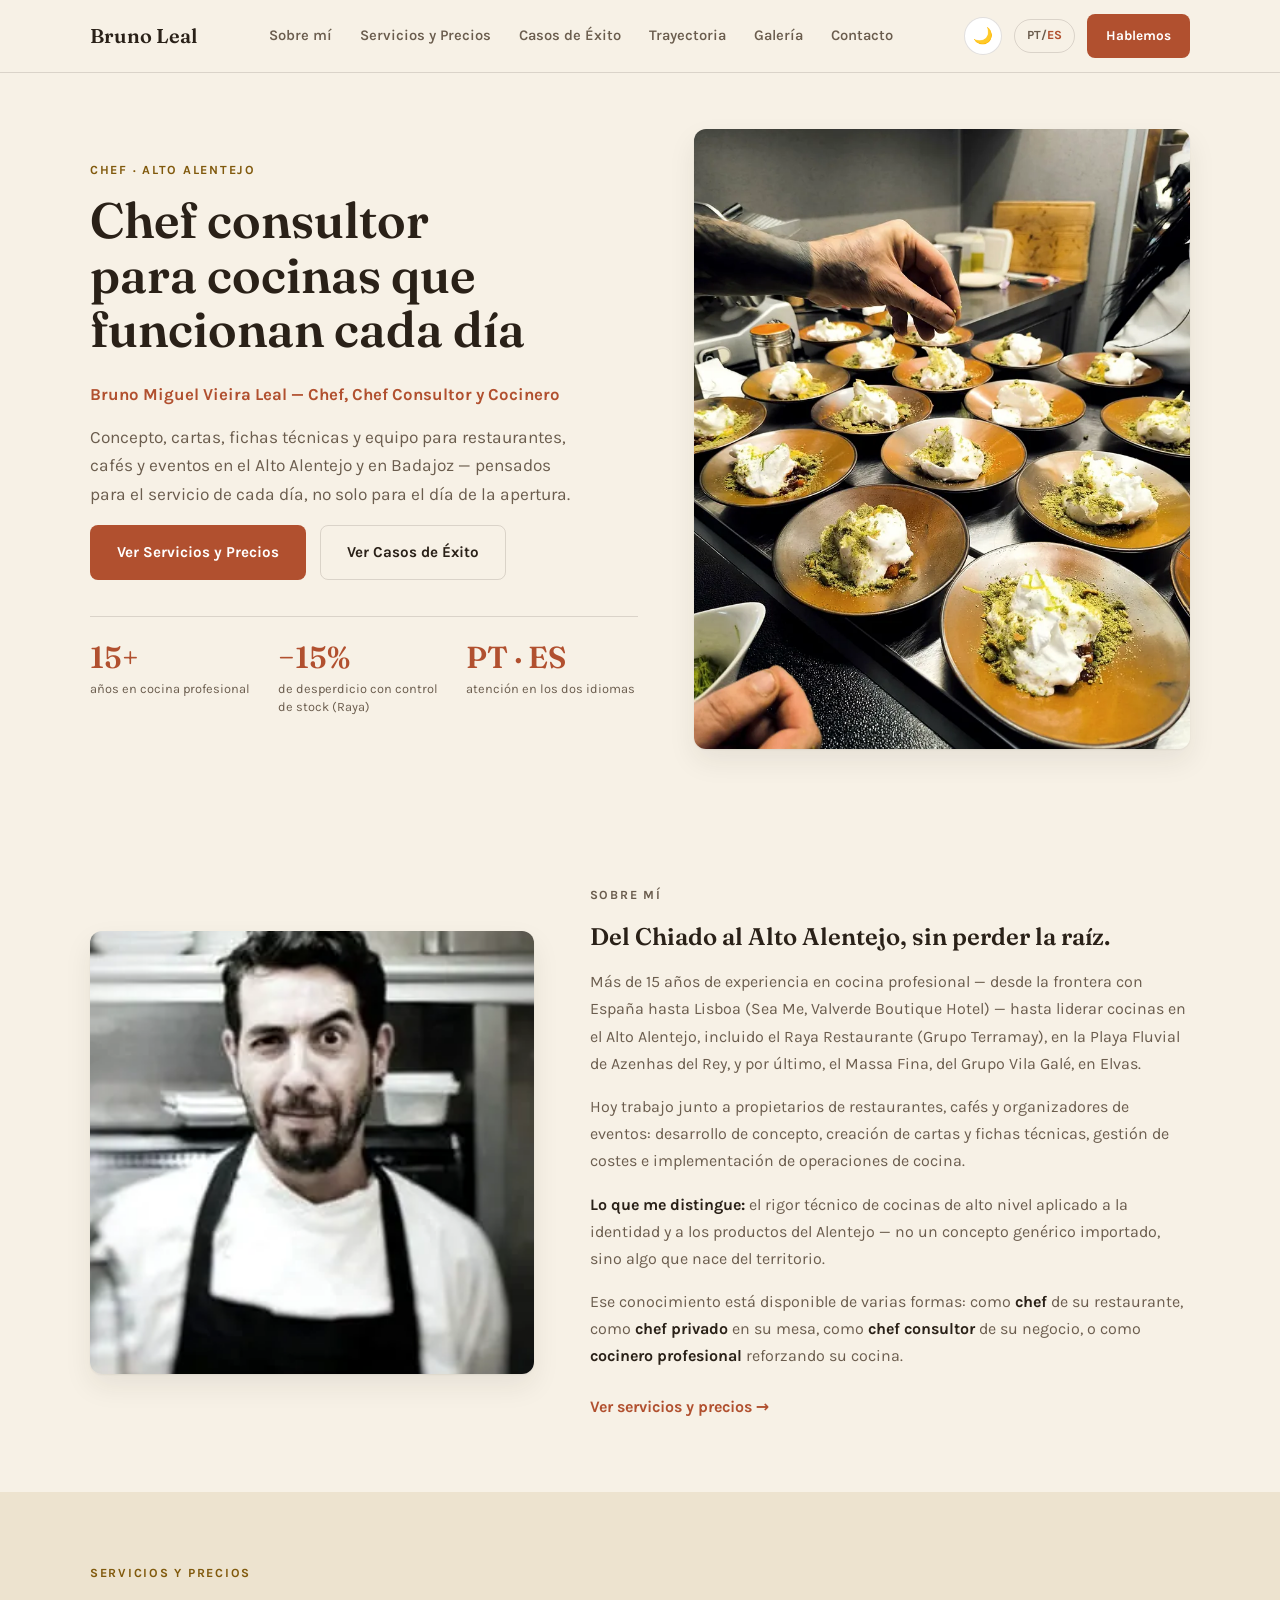
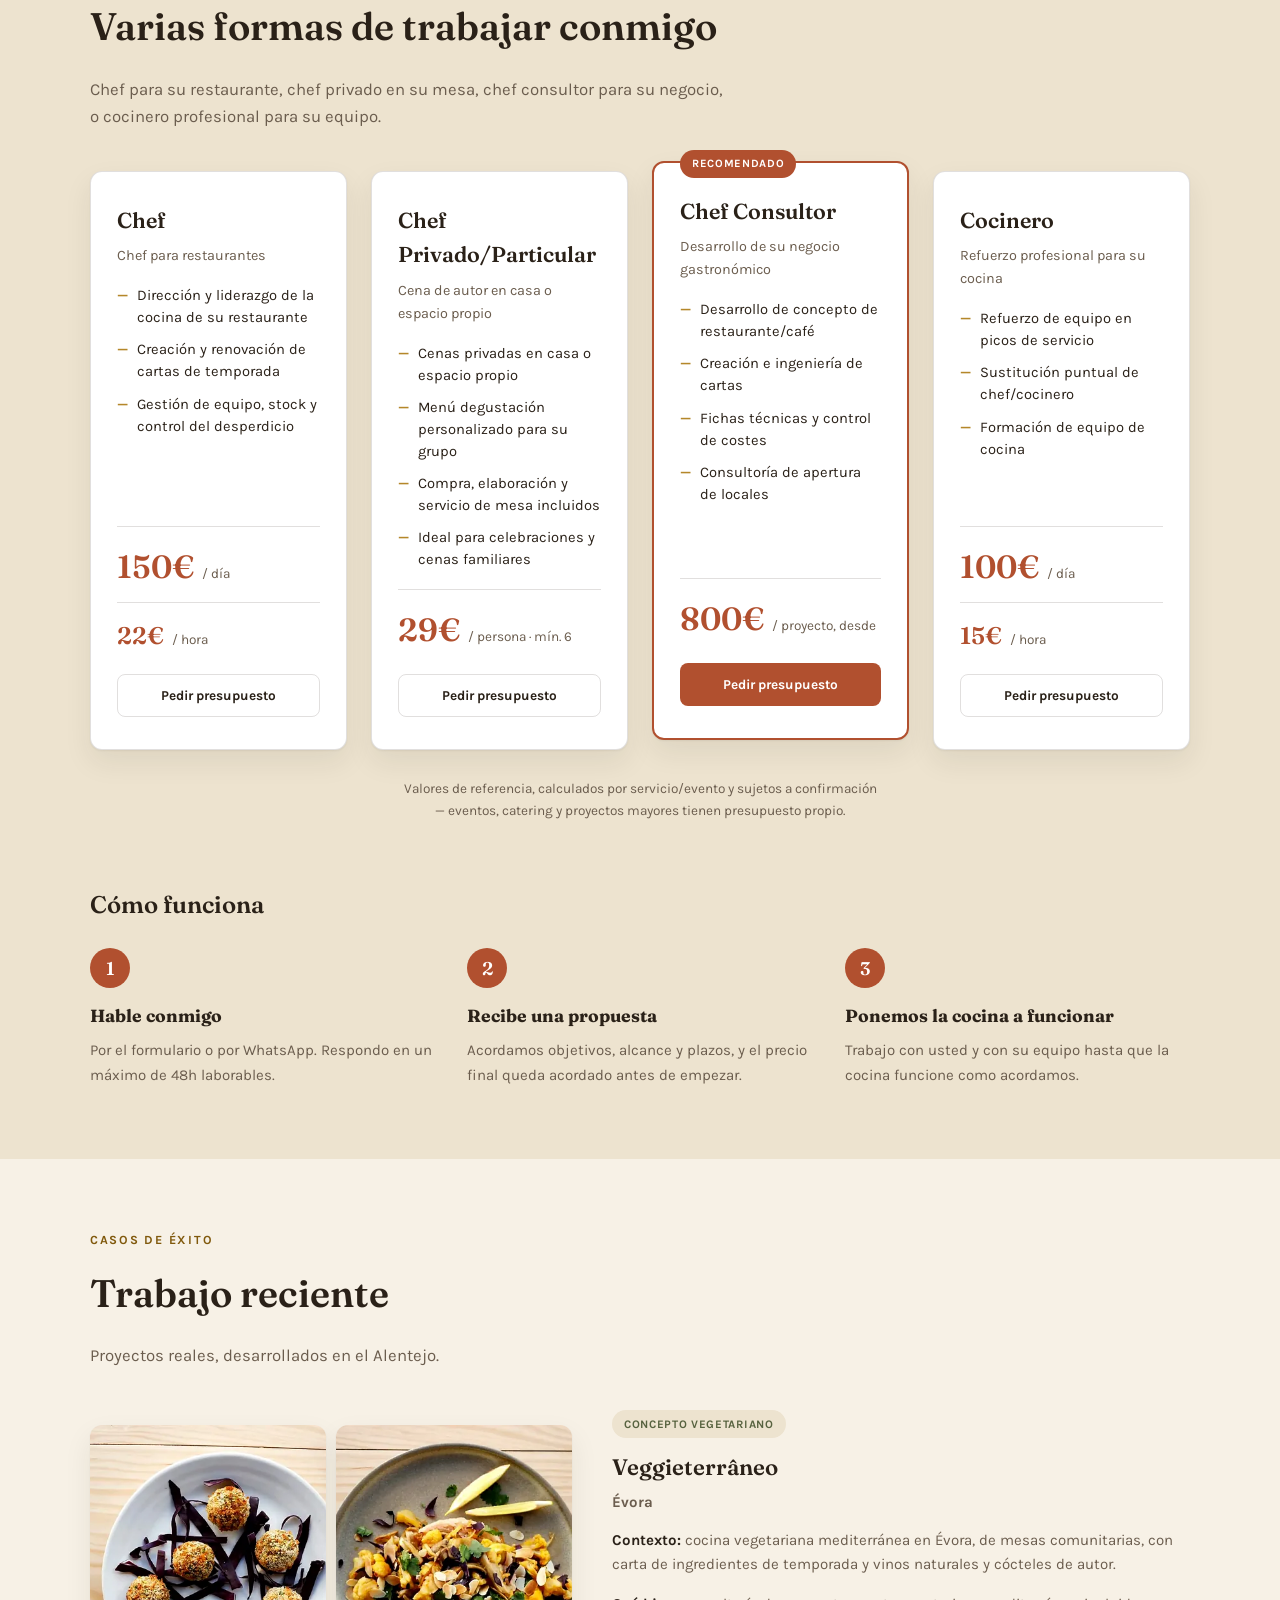
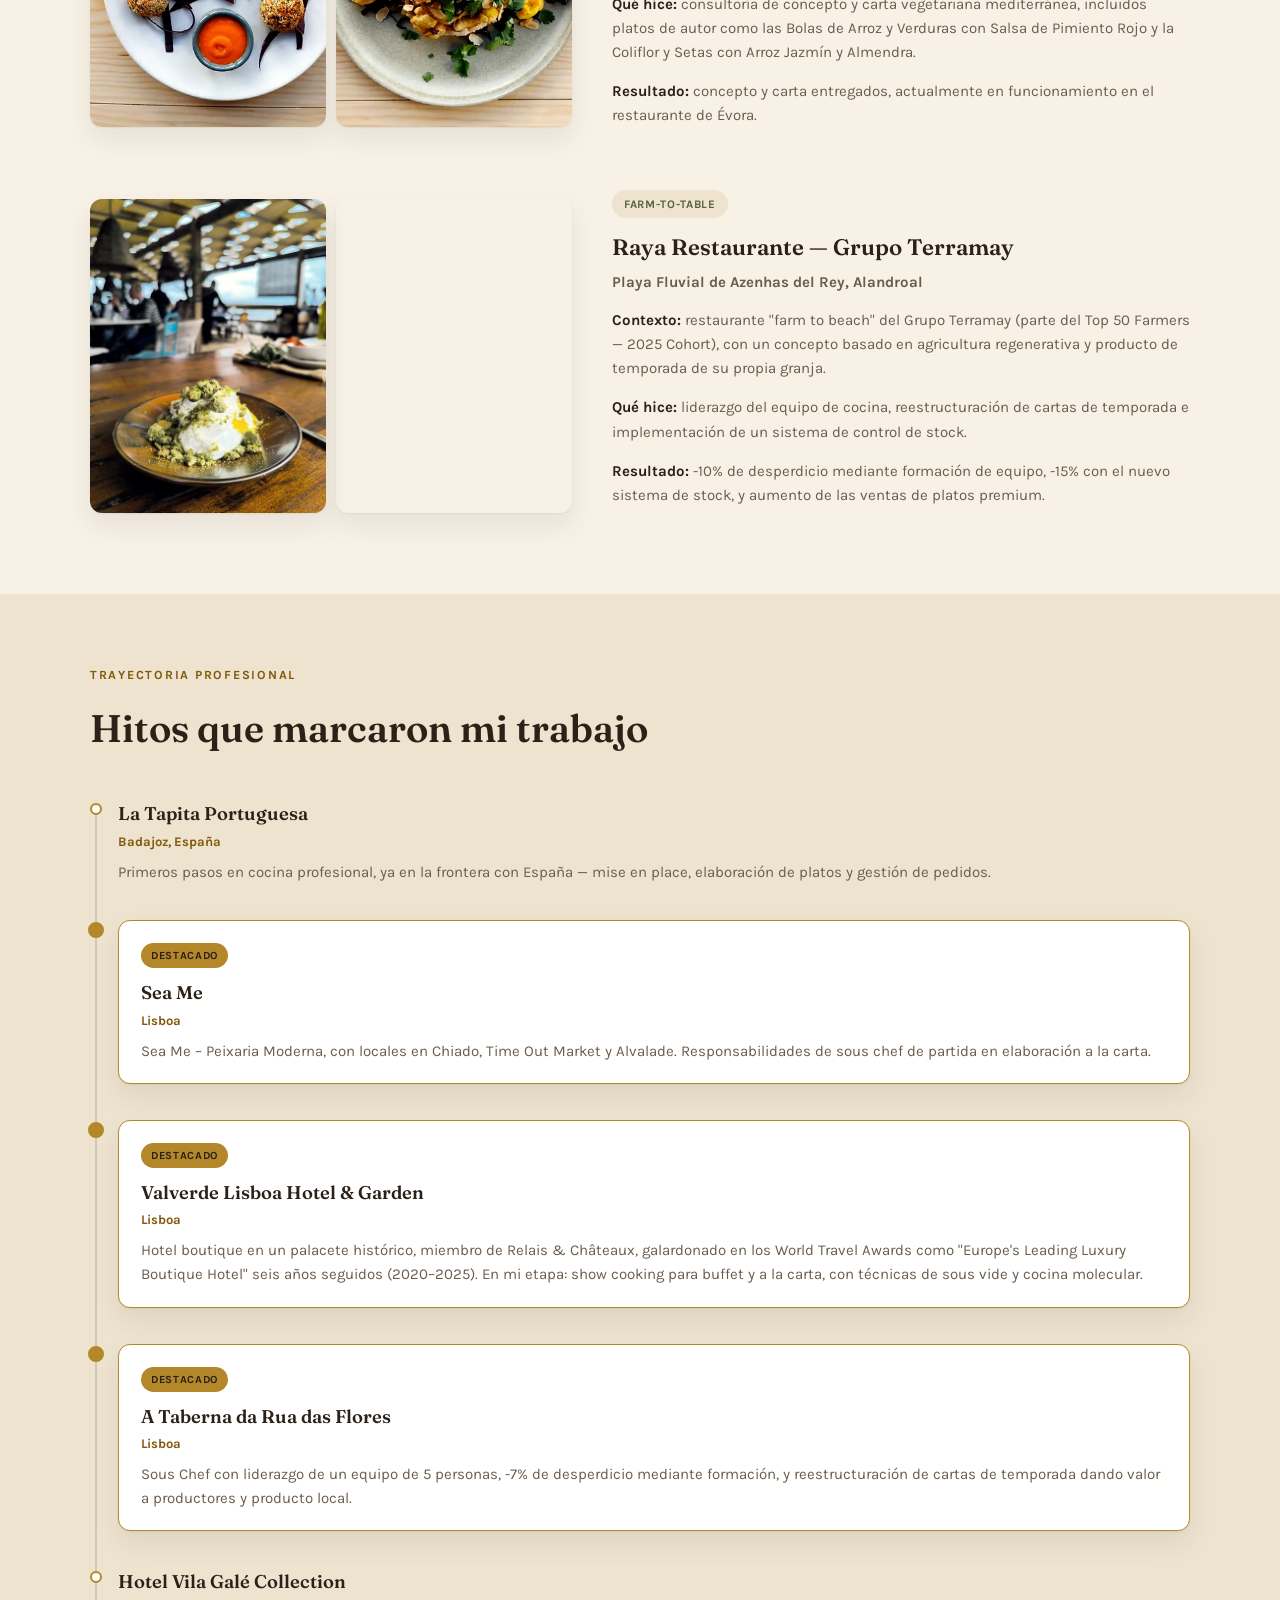
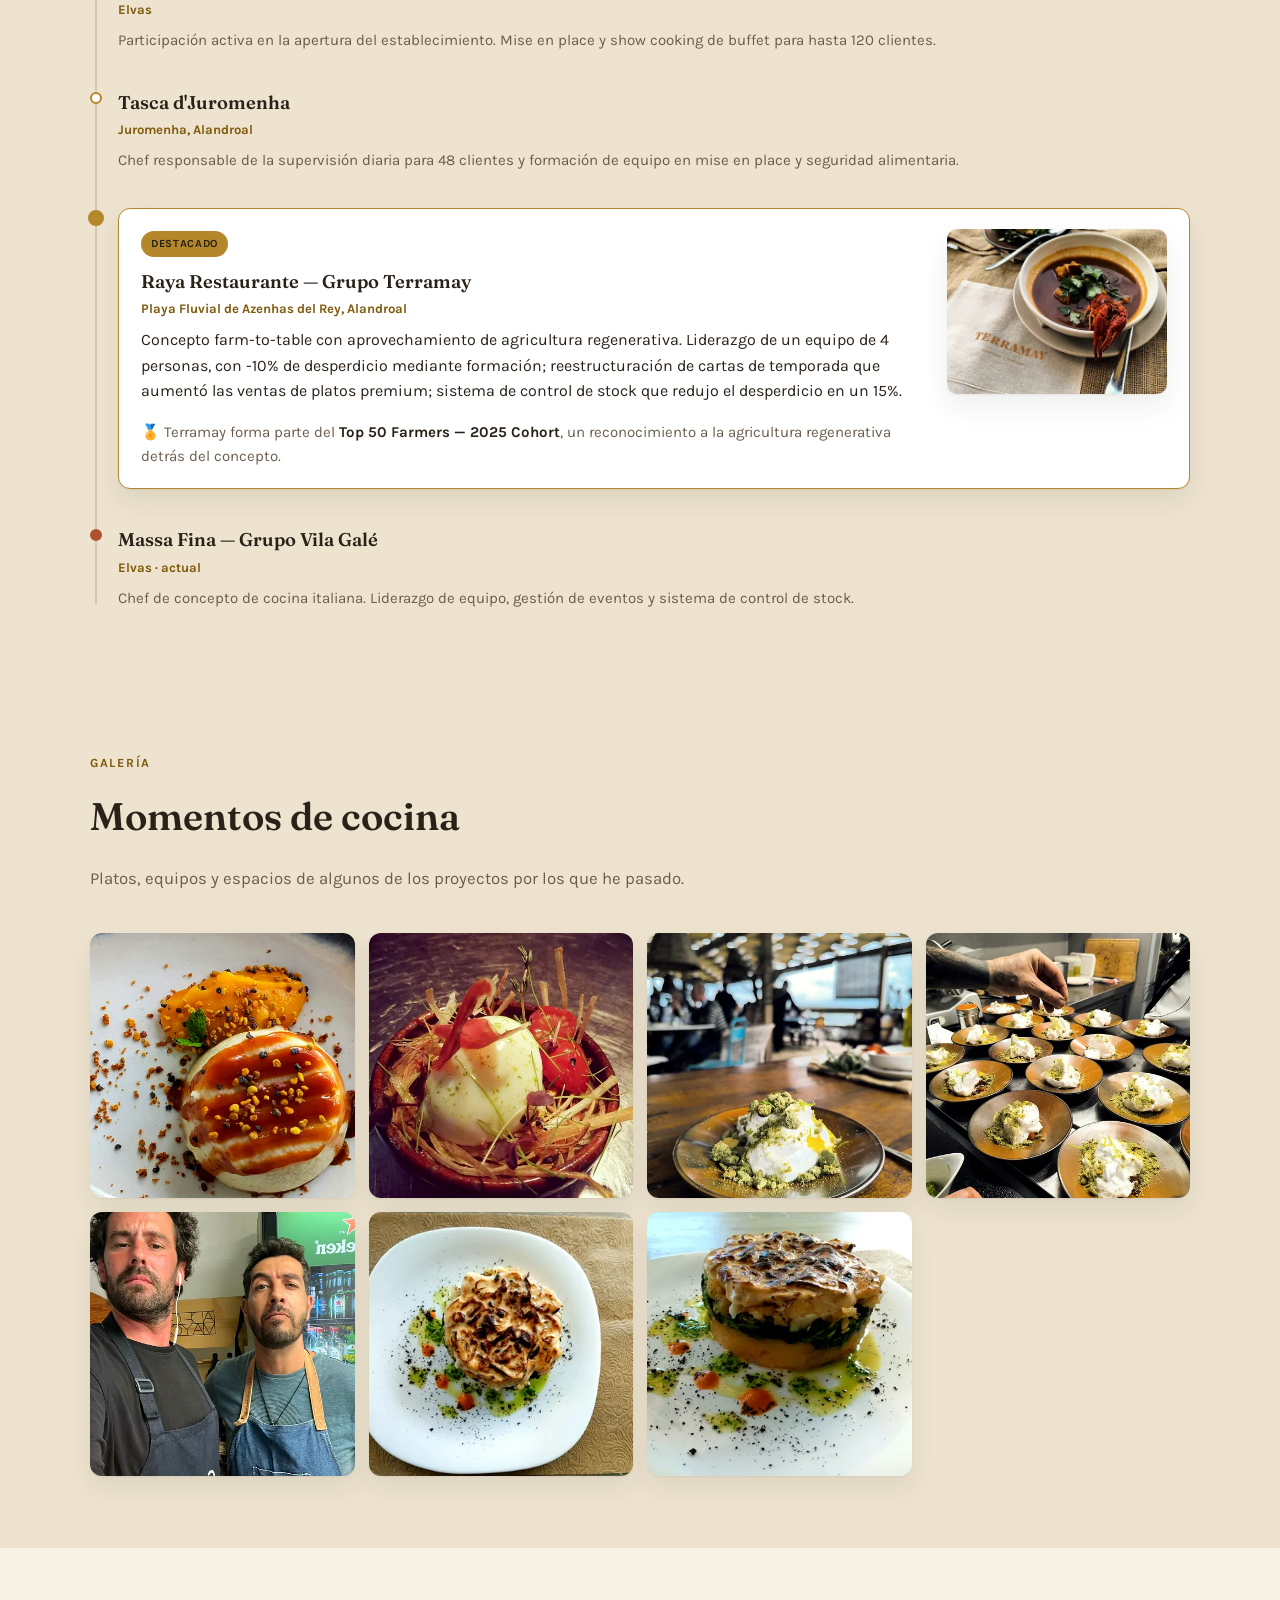
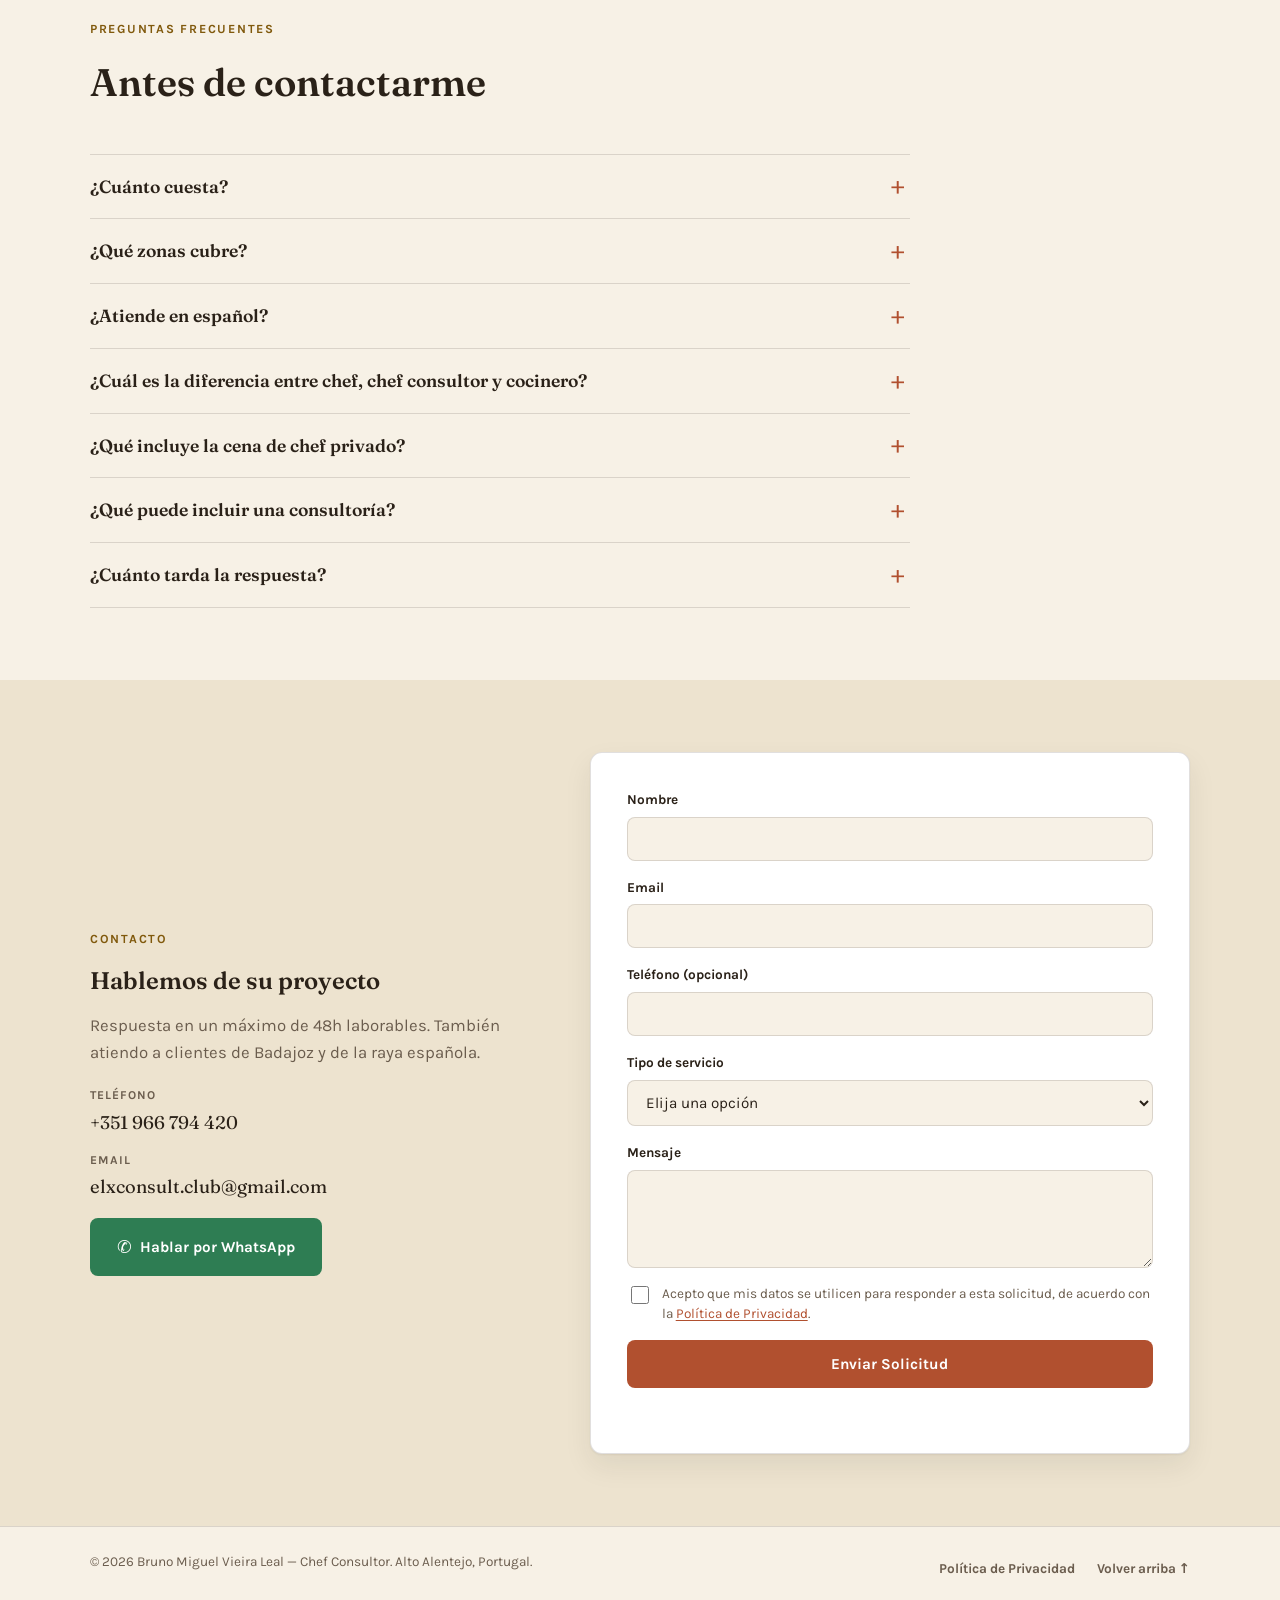
==== commit e3f87ccd: "Corrige imagens esticadas na galeria e na linha do tempo (height:auto) Co-Authored-By: Claude Sonnet" ====
--- a/es/index.html
+++ b/es/index.html
@@ -31,7 +31,7 @@
 <link rel="preload" href="../fonts/fraunces-latin.woff2" as="font" type="font/woff2" crossorigin>
 <link rel="preload" href="../fonts/karla-latin.woff2" as="font" type="font/woff2" crossorigin>
 
-<link rel="stylesheet" href="../css/style.css?v=13">
+<link rel="stylesheet" href="../css/style.css?v=14">
 
 <script type="application/ld+json">
 {
--- a/css/style.css
+++ b/css/style.css
@@ -79,7 +79,7 @@
   line-height:1.6;
   -webkit-font-smoothing:antialiased;
 }
-img{ max-width:100%; display:block; }
+img{ max-width:100%; height:auto; display:block; }
 a{ color:inherit; }
 h1,h2,h3{ font-family:var(--font-display); font-weight:600; margin:0 0 .5em; text-wrap:balance; }
 p{ margin:0 0 1em; }
